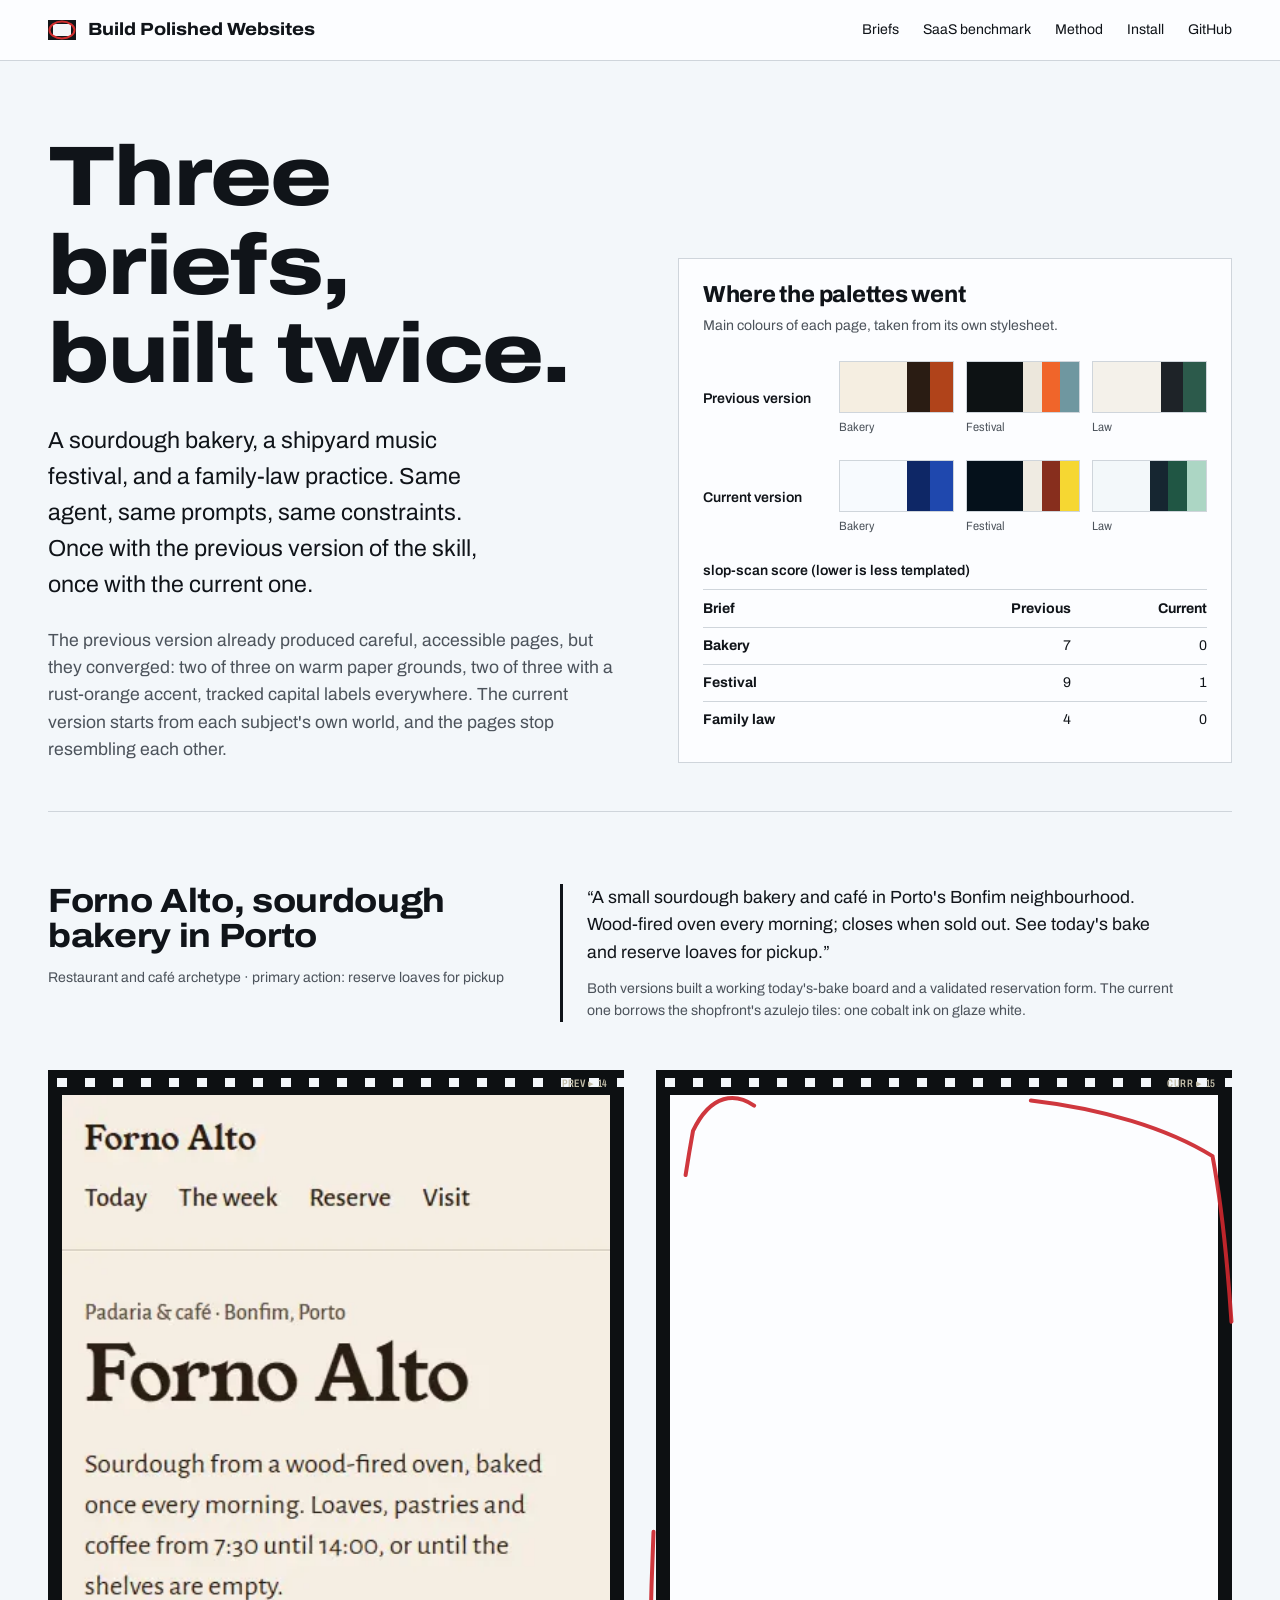
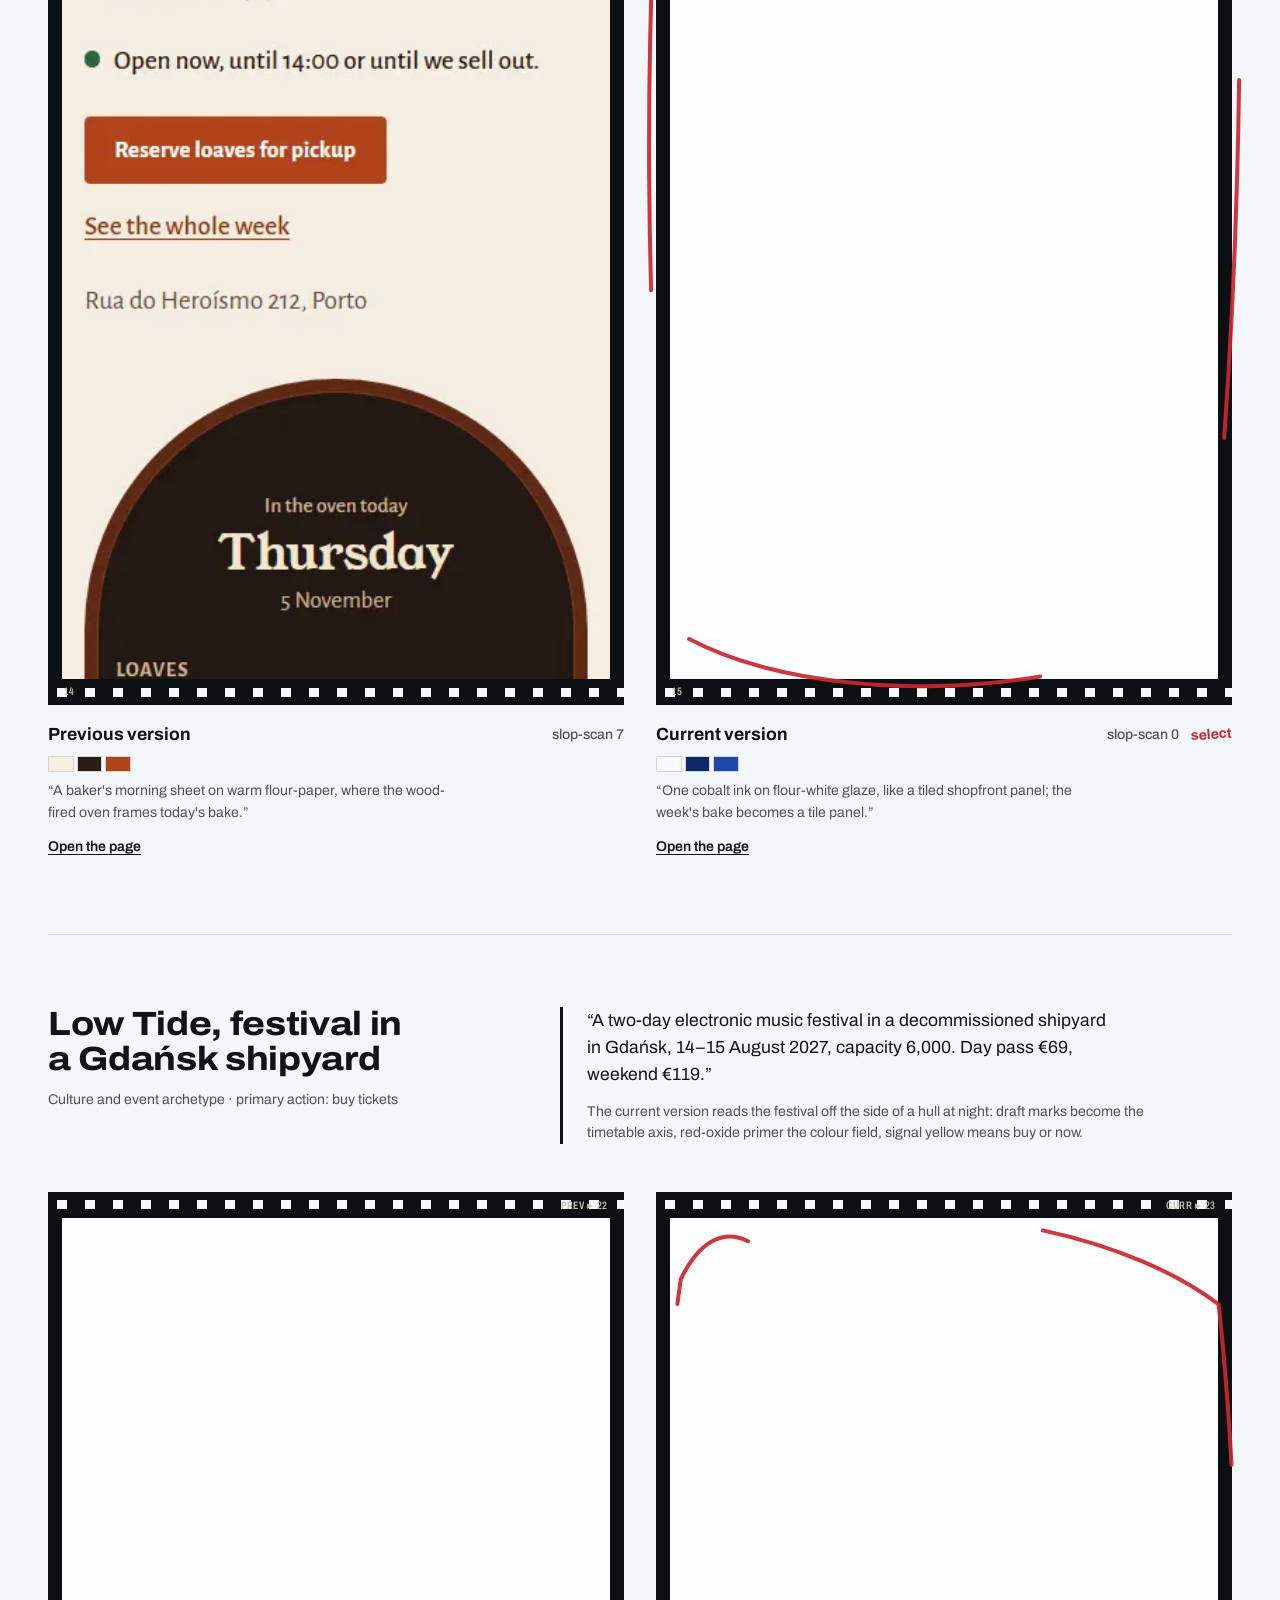
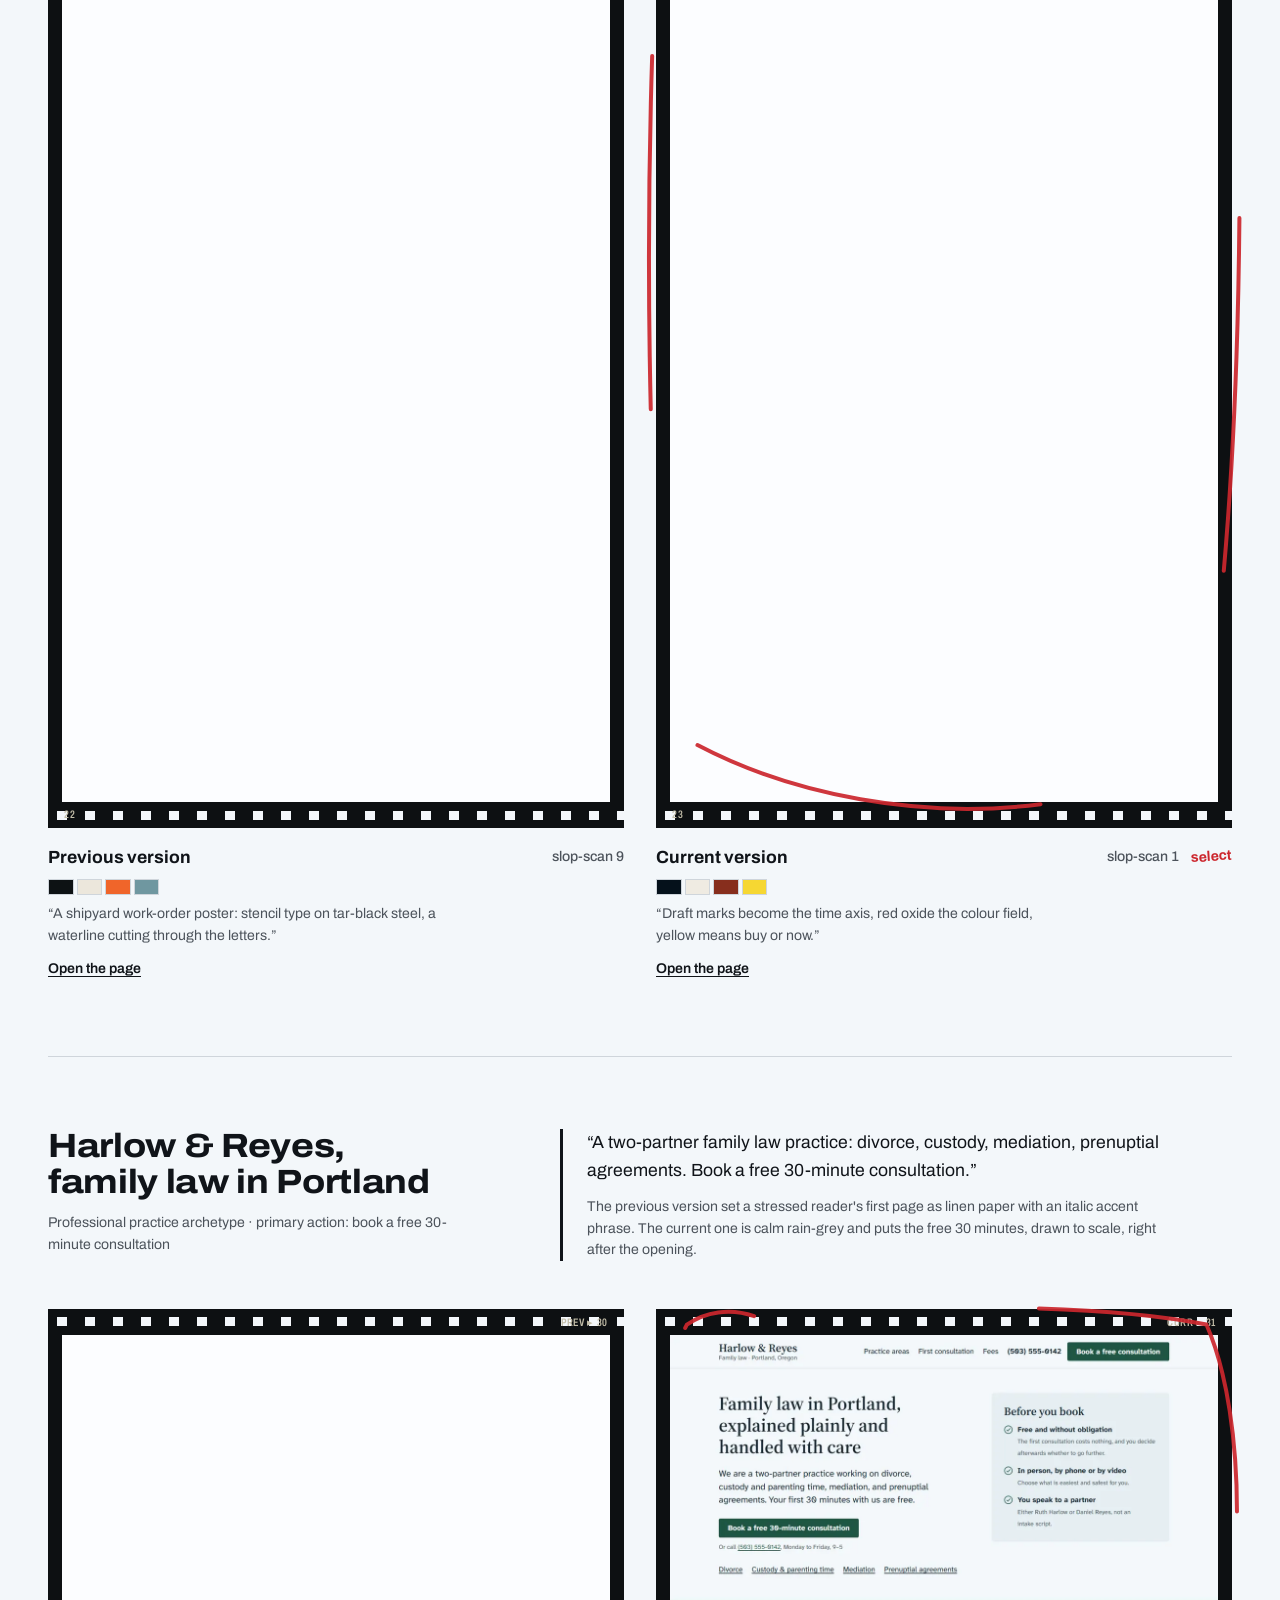
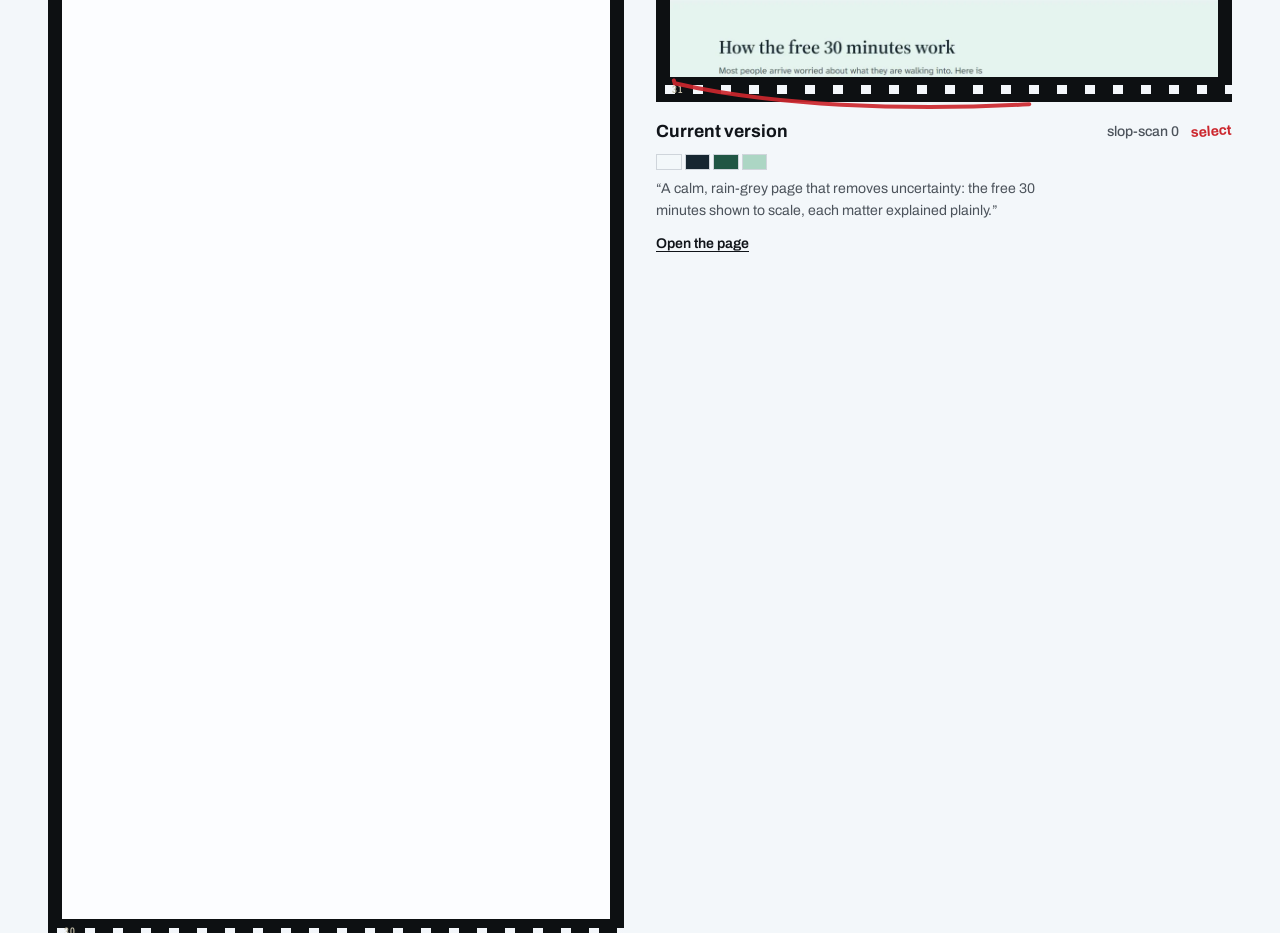
==== showcase/index.html @ 1084acad "feat(showcase): publish example sites on GitHub Pages Three briefs built with the previous and the c" ====
<!doctype html>
<html lang="en">
<head>
<meta charset="utf-8">
<meta name="viewport" content="width=device-width, initial-scale=1">
<title>Build Polished Websites · Showcase</title>
<meta name="description" content="Three briefs built twice by the same agent: with the previous and the current version of the build-polished-websites skill. Screenshots, live pages, palettes, and slop-scan scores.">
<meta name="theme-color" content="#f3f5f8">
<meta property="og:title" content="Build Polished Websites · Showcase">
<meta property="og:description" content="Same briefs, same agent, two versions of a website skill. See how the pages stop resembling each other.">
<meta property="og:type" content="website">
<meta property="og:image" content="img/festival-current-desktop.webp">
<link rel="icon" href="data:image/svg+xml,%3Csvg xmlns='http://www.w3.org/2000/svg' viewBox='0 0 32 32'%3E%3Crect width='32' height='32' rx='3' fill='%23141619'/%3E%3Crect x='7' y='9' width='18' height='14' fill='%23f3f5f8'/%3E%3Cellipse cx='16' cy='16' rx='12.5' ry='9' fill='none' stroke='%23d22d2d' stroke-width='2.4'/%3E%3C/svg%3E">
<link rel="preconnect" href="https://fonts.googleapis.com">
<link rel="preconnect" href="https://fonts.gstatic.com" crossorigin>
<link href="https://fonts.googleapis.com/css2?family=Archivo:wdth,wght@62..125,400..800&display=swap" rel="stylesheet">
<style>
/*
  Direction card
  Source world: a photographer's contact sheet on a light table: film strips,
                sprocket holes, edge-printed frame numbers, a red china marker
                circling the selects.
  Palette: cool light-table white, film-base black, china-marker red for the
           selected frame only.
  Type: Archivo variable; expanded widths for headlines, condensed for edge print.
*/
:root {
  --hue: 250;
  --ground: oklch(97.4% 0.006 var(--hue));
  --glow: oklch(99.4% 0.003 var(--hue));
  --line: oklch(87% 0.01 var(--hue));
  --muted: oklch(44% 0.016 var(--hue));
  --ink: oklch(19% 0.012 var(--hue));
  --film: oklch(17% 0.006 var(--hue));
  --edge: oklch(80% 0.03 95);
  --marker: oklch(55% 0.2 25);
  --font: "Archivo", "Helvetica Neue", Arial, sans-serif;
  --step--1: clamp(0.82rem, 0.8rem + 0.1vw, 0.88rem);
  --step-0: clamp(1rem, 0.96rem + 0.2vw, 1.1rem);
  --step-1: clamp(1.2rem, 1.1rem + 0.45vw, 1.45rem);
  --step-2: clamp(1.5rem, 1.3rem + 1vw, 2.1rem);
  --step-4: clamp(2.5rem, 1.6rem + 4.6vw, 5.6rem);
  --space-2: 0.5rem; --space-3: 0.75rem; --space-4: 1rem; --space-5: 1.5rem;
  --space-6: 2rem; --space-7: 3rem; --space-8: 4.5rem; --space-9: 7rem;
  --gutter: clamp(1rem, 4vw, 3rem);
  --ease-out: cubic-bezier(0.2, 0.8, 0.2, 1);
}
*, *::before, *::after { box-sizing: border-box; }
html { -webkit-text-size-adjust: 100%; text-size-adjust: 100%; }
body {
  margin: 0; background: var(--ground); color: var(--ink);
  font: 400 var(--step-0)/1.55 var(--font); font-synthesis: none;
}
img { display: block; max-width: 100%; height: auto; }
a { color: inherit; text-decoration-thickness: 1px; text-underline-offset: 0.2em; }
a:hover { text-decoration-thickness: 2px; }
:focus-visible { outline: 3px solid var(--marker); outline-offset: 3px; }
::selection { background: var(--ink); color: var(--glow); }
h1, h2, h3 { margin: 0; font-weight: 750; font-stretch: 112%; line-height: 1.05; text-wrap: balance; letter-spacing: -0.01em; }
p { margin: 0; text-wrap: pretty; }
.wrap { width: min(100% - 2 * var(--gutter), 78rem); margin-inline: auto; }
.skip { position: absolute; left: var(--space-4); top: -4rem; padding: var(--space-2) var(--space-4); background: var(--ink); color: var(--glow); z-index: 10; }
.skip:focus { top: var(--space-4); }

/* header */
.bar { border-bottom: 1px solid var(--line); background: var(--glow); }
.bar .wrap { display: flex; align-items: center; justify-content: space-between; gap: var(--space-5); min-height: 3.75rem; }
.brand { font-weight: 750; font-stretch: 112%; text-decoration: none; display: flex; align-items: center; gap: var(--space-3); }
.brand svg { flex: none; }
.bar nav ul { display: flex; gap: var(--space-5); margin: 0; padding: 0; list-style: none; font-size: var(--step--1); }
.bar nav a { text-decoration: none; padding-block: var(--space-2); }
.bar nav a:hover { text-decoration: underline; }

/* opening */
.opening { padding-block: var(--space-8) var(--space-7); display: grid; gap: var(--space-7); grid-template-columns: minmax(0, 1.05fr) minmax(0, 1fr); align-items: end; }
.opening h1 { font-size: var(--step-4); font-stretch: 118%; font-weight: 800; letter-spacing: -0.02em; }
.lead { margin-top: var(--space-5); font-size: var(--step-1); max-width: 36ch; }
.finding { margin-top: var(--space-5); max-width: 58ch; color: var(--muted); }

/* signature graphic: palettes side by side */
.palettes { background: var(--glow); border: 1px solid var(--line); padding: var(--space-5); }
.palettes h2 { font-size: var(--step-1); font-stretch: 100%; }
.palettes > p { color: var(--muted); font-size: var(--step--1); margin-top: var(--space-2); }
.pal-row { display: grid; grid-template-columns: 7.5rem 1fr; gap: var(--space-4); align-items: center; margin-top: var(--space-5); }
.pal-row > span { font-size: var(--step--1); font-weight: 600; }
.pal-sets { display: grid; grid-template-columns: repeat(3, 1fr); gap: var(--space-3); }
.pal { display: flex; height: 3.25rem; border: 1px solid var(--line); }
.pal i { flex: var(--w, 1); }
.pal-sets small { display: block; font-size: 0.75rem; color: var(--muted); margin-top: 0.3rem; font-stretch: 90%; }
.scores { margin-top: var(--space-5); width: 100%; border-collapse: collapse; font-size: var(--step--1); font-variant-numeric: tabular-nums; }
.scores th, .scores td { text-align: left; padding: 0.45rem 0; border-top: 1px solid var(--line); }
.scores td:not(:first-child), .scores th:not(:first-child) { text-align: right; }
.scores caption { text-align: left; font-weight: 600; padding-bottom: var(--space-2); }

/* brief strips */
.brief { padding-block: var(--space-8); border-top: 1px solid var(--line); }
.brief-head { display: grid; grid-template-columns: minmax(0, 1fr) minmax(0, 1.4fr); gap: var(--space-6); align-items: start; }
.brief-head h2 { font-size: var(--step-2); }
.brief-head .meta { margin-top: var(--space-3); color: var(--muted); font-size: var(--step--1); }
.brief-head blockquote { margin: 0; padding-left: var(--space-5); border-left: 3px solid var(--ink); max-width: 62ch; }
.brief-head blockquote p + p { margin-top: var(--space-3); color: var(--muted); font-size: var(--step--1); }

.pair { margin-top: var(--space-7); display: grid; grid-template-columns: 1fr 1fr; gap: var(--space-6); }
.shot { margin: 0; }
.film {
  position: relative; background: var(--film); padding: 1.6rem 0.9rem;
  background-image:
    repeating-linear-gradient(90deg, transparent 0 9px, var(--ground) 9px 19px, transparent 19px 28px),
    repeating-linear-gradient(90deg, transparent 0 9px, var(--ground) 9px 19px, transparent 19px 28px);
  background-size: 100% 9px, 100% 9px;
  background-position: 0 0.5rem, 0 calc(100% - 0.5rem);
  background-repeat: no-repeat;
}
.edge { position: absolute; top: 0.32rem; right: 1rem; font-size: 0.68rem; font-stretch: 70%; font-weight: 600; letter-spacing: 0.06em; color: var(--edge); }
.edge.bottom { top: auto; bottom: 0.32rem; left: 1rem; right: auto; }
.film a { display: block; outline-offset: 5px; }
.film img { width: 100%; background: var(--glow); }
.shot figcaption { margin-top: var(--space-4); display: grid; gap: var(--space-2); }
.label { display: flex; align-items: center; gap: var(--space-3); font-weight: 700; font-stretch: 100%; }
.label .score { margin-left: auto; font-weight: 500; font-size: var(--step--1); font-variant-numeric: tabular-nums; color: var(--muted); }
.thesis { font-size: var(--step--1); color: var(--muted); max-width: 52ch; }
.swatches { display: flex; gap: 3px; }
.swatches i { width: 1.6rem; height: 1rem; border: 1px solid var(--line); }
.open { font-size: var(--step--1); font-weight: 600; justify-self: start; padding-block: 0.6rem; margin-block: -0.35rem; }

/* china-marker circle on the selected frame */
.select { position: relative; }
.marker { position: absolute; inset: -0.9rem -1.1rem; width: calc(100% + 2.2rem); height: calc(100% + 1.8rem); pointer-events: none; overflow: visible; }
.marker path { fill: none; stroke: var(--marker); stroke-width: 4; stroke-linecap: round; vector-effect: non-scaling-stroke; opacity: 0.92; }
.select .label::after { content: "select"; font-size: var(--step--1); font-weight: 700; color: var(--marker); transform: rotate(-4deg); }
@media (prefers-reduced-motion: no-preference) {
  @supports (animation-timeline: view()) {
    .marker path { stroke-dasharray: 1; stroke-dashoffset: 1; animation: draw linear both; animation-timeline: view(); animation-range: entry 20% cover 45%; }
    @keyframes draw { to { stroke-dashoffset: 0; } }
  }
}

/* method & install */
.method { padding-block: var(--space-8); border-top: 1px solid var(--line); display: grid; grid-template-columns: minmax(0, 1fr) minmax(0, 1.4fr); gap: var(--space-6); }
.method h2 { font-size: var(--step-2); }
.steps { margin: 0; padding: 0; list-style: none; display: grid; gap: 0; }
.steps li { display: grid; grid-template-columns: 11rem 1fr; gap: var(--space-4); padding-block: var(--space-4); border-top: 1px solid var(--line); }
.steps strong { font-stretch: 100%; }
.steps span { color: var(--muted); }
pre { margin: var(--space-4) 0 0; padding: var(--space-5); background: var(--film); color: var(--glow); overflow-x: auto; font: 500 0.9rem/1.6 ui-monospace, "Cascadia Mono", Consolas, monospace; }
.install p + p { margin-top: var(--space-4); }
.notes { padding-block: var(--space-7); border-top: 1px solid var(--line); color: var(--muted); font-size: var(--step--1); }
.notes ul { margin: var(--space-3) 0 0; padding-left: 1.1rem; max-width: 80ch; display: grid; gap: var(--space-2); }
footer { padding-block: var(--space-6); background: var(--film); color: var(--edge); font-size: var(--step--1); }
footer .wrap { display: flex; flex-wrap: wrap; justify-content: space-between; gap: var(--space-4); }
footer a { color: var(--glow); }

@media (max-width: 960px) {
  .opening, .brief-head, .method { grid-template-columns: minmax(0, 1fr); }
  .opening { padding-block: var(--space-7) var(--space-6); }
}
@media (max-width: 680px) {
  .bar nav { display: none; }
  .pair { grid-template-columns: minmax(0, 1fr); gap: var(--space-8); }
  .film { padding-inline: 0.6rem; }
  .pal-row { grid-template-columns: 1fr; gap: var(--space-2); }
  .steps li { grid-template-columns: 1fr; gap: var(--space-2); }
  .marker { inset: -0.7rem -0.5rem; width: calc(100% + 1rem); height: calc(100% + 1.4rem); }
}
@media print { .bar, .marker, footer { display: none; } body { background: #fff; } }
</style>
</head>
<body>
<a class="skip" href="#main">Skip to content</a>
<header class="bar">
  <div class="wrap">
    <a class="brand" href="./">
      <svg width="28" height="20" viewBox="0 0 28 20" aria-hidden="true"><rect x="0" y="0" width="28" height="20" fill="#141619"/><rect x="5" y="4" width="18" height="12" fill="#f3f5f8"/><ellipse cx="14" cy="10" rx="12.5" ry="8.4" fill="none" stroke="#d22d2d" stroke-width="2"/></svg>
      Build Polished Websites
    </a>
    <nav aria-label="Sections">
      <ul>
        <li><a href="#briefs">Briefs</a></li>
        <li><a href="#benchmark">SaaS benchmark</a></li>
        <li><a href="#method">Method</a></li>
        <li><a href="#install">Install</a></li>
        <li><a href="https://github.com/denfry/build-polished-websites">GitHub</a></li>
      </ul>
    </nav>
  </div>
</header>

<main id="main">
  <section class="wrap opening" aria-labelledby="title">
    <div>
      <h1 id="title">Three briefs, built twice.</h1>
      <p class="lead">A sourdough bakery, a shipyard music festival, and a family-law practice. Same agent, same prompts, same constraints. Once with the previous version of the skill, once with the current one.</p>
      <p class="finding">The previous version already produced careful, accessible pages, but they converged: two of three on warm paper grounds, two of three with a rust-orange accent, tracked capital labels everywhere. The current version starts from each subject's own world, and the pages stop resembling each other.</p>
    </div>
    <div class="palettes">
      <h2>Where the palettes went</h2>
      <p>Main colours of each page, taken from its own stylesheet.</p>
      <div class="pal-row">
        <span>Previous version</span>
        <div class="pal-sets">
          <div><div class="pal" aria-hidden="true"><i style="background:#f5eee1;--w:3"></i><i style="background:#2a1c13"></i><i style="background:#b0431a"></i></div><small>Bakery</small></div>
          <div><div class="pal" aria-hidden="true"><i style="background:#0d1214;--w:3"></i><i style="background:#ece7dc"></i><i style="background:#f0652a"></i><i style="background:#6f97a0"></i></div><small>Festival</small></div>
          <div><div class="pal" aria-hidden="true"><i style="background:#f4f1ea;--w:3"></i><i style="background:#1e2328"></i><i style="background:#2c5a4b"></i></div><small>Law</small></div>
        </div>
      </div>
      <div class="pal-row">
        <span>Current version</span>
        <div class="pal-sets">
          <div><div class="pal" aria-hidden="true"><i style="background:oklch(98.4% .006 250);--w:3"></i><i style="background:oklch(30% .115 264)"></i><i style="background:oklch(44% .17 264)"></i></div><small>Bakery</small></div>
          <div><div class="pal" aria-hidden="true"><i style="background:oklch(17% .028 245);--w:3"></i><i style="background:oklch(94% .012 85)"></i><i style="background:oklch(43% .125 33)"></i><i style="background:oklch(88% .17 98)"></i></div><small>Festival</small></div>
          <div><div class="pal" aria-hidden="true"><i style="background:oklch(97.6% .006 228);--w:3"></i><i style="background:oklch(26% .03 240)"></i><i style="background:oklch(41% .065 168)"></i><i style="background:oklch(84% .05 168)"></i></div><small>Law</small></div>
        </div>
      </div>
      <table class="scores">
        <caption>slop-scan score (lower is less templated)</caption>
        <thead><tr><th scope="col">Brief</th><th scope="col">Previous</th><th scope="col">Current</th></tr></thead>
        <tbody>
          <tr><th scope="row">Bakery</th><td>7</td><td>0</td></tr>
          <tr><th scope="row">Festival</th><td>9</td><td>1</td></tr>
          <tr><th scope="row">Family law</th><td>4</td><td>0</td></tr>
        </tbody>
      </table>
    </div>
  </section>

  <div id="briefs">
    <section class="wrap brief" aria-labelledby="bakery">
      <div class="brief-head">
        <div>
          <h2 id="bakery">Forno Alto, sourdough bakery in Porto</h2>
          <p class="meta">Restaurant and café archetype · primary action: reserve loaves for pickup</p>
        </div>
        <blockquote>
          <p>“A small sourdough bakery and café in Porto's Bonfim neighbourhood. Wood-fired oven every morning; closes when sold out. See today's bake and reserve loaves for pickup.”</p>
          <p>Both versions built a working today's-bake board and a validated reservation form. The current one borrows the shopfront's azulejo tiles: one cobalt ink on glaze white.</p>
        </blockquote>
      </div>
      <div class="pair">
        <figure class="shot">
          <div class="film">
            <span class="edge" aria-hidden="true">PREV ▸ 14</span>
            <a href="briefs/bakery/previous.html"><picture>
              <source media="(max-width: 680px)" srcset="img/bakery-previous-mobile.webp" width="390" height="844">
              <img src="img/bakery-previous-desktop.webp" width="1120" height="700" loading="lazy" decoding="async" alt="Previous version: cream background, large brown serif name, dark oven-arch panel listing today's loaves.">
            </picture></a>
            <span class="edge bottom" aria-hidden="true">14</span>
          </div>
          <figcaption>
            <span class="label">Previous version <span class="score">slop-scan 7</span></span>
            <span class="swatches" aria-hidden="true"><i style="background:#f5eee1"></i><i style="background:#2a1c13"></i><i style="background:#b0431a"></i></span>
            <span class="thesis">“A baker's morning sheet on warm flour-paper, where the wood-fired oven frames today's bake.”</span>
            <a class="open" href="briefs/bakery/previous.html">Open the page</a>
          </figcaption>
        </figure>
        <figure class="shot select">
          <div class="film">
            <span class="edge" aria-hidden="true">CURR ▸ 15</span>
            <a href="briefs/bakery/current.html"><picture>
              <source media="(max-width: 680px)" srcset="img/bakery-current-mobile.webp" width="390" height="844">
              <img src="img/bakery-current-desktop.webp" width="1120" height="700" loading="lazy" decoding="async" alt="Current version: cobalt header with a tile border, white page, a tabbed board of today's loaves with prices and reserve links.">
            </picture></a>
            <span class="edge bottom" aria-hidden="true">15</span>
            <svg class="marker" viewBox="0 0 100 100" preserveAspectRatio="none" aria-hidden="true"><path pathLength="1" d="M8 9 C 30 1, 74 2, 94 8 C 101 26, 99 70, 93 92 C 70 99, 26 99, 6 93 C 0 70, 0 30, 9 6 C 12 3, 16 3, 19 4"/></svg>
          </div>
          <figcaption>
            <span class="label">Current version <span class="score">slop-scan 0</span></span>
            <span class="swatches" aria-hidden="true"><i style="background:oklch(98.4% .006 250)"></i><i style="background:oklch(30% .115 264)"></i><i style="background:oklch(44% .17 264)"></i></span>
            <span class="thesis">“One cobalt ink on flour-white glaze, like a tiled shopfront panel; the week's bake becomes a tile panel.”</span>
            <a class="open" href="briefs/bakery/current.html">Open the page</a>
          </figcaption>
        </figure>
      </div>
    </section>

    <section class="wrap brief" aria-labelledby="festival">
      <div class="brief-head">
        <div>
          <h2 id="festival">Low Tide, festival in a Gdańsk shipyard</h2>
          <p class="meta">Culture and event archetype · primary action: buy tickets</p>
        </div>
        <blockquote>
          <p>“A two-day electronic music festival in a decommissioned shipyard in Gdańsk, 14–15 August 2027, capacity 6,000. Day pass €69, weekend €119.”</p>
          <p>The current version reads the festival off the side of a hull at night: draft marks become the timetable axis, red-oxide primer the colour field, signal yellow means buy or now.</p>
        </blockquote>
      </div>
      <div class="pair">
        <figure class="shot">
          <div class="film">
            <span class="edge" aria-hidden="true">PREV ▸ 22</span>
            <a href="briefs/festival/previous.html"><picture>
              <source media="(max-width: 680px)" srcset="img/festival-previous-mobile.webp" width="390" height="844">
              <img src="img/festival-previous-desktop.webp" width="1120" height="700" loading="lazy" decoding="async" alt="Previous version: black page, stencil LOW TIDE wordmark half cream half blue, orange dates and orange ticket button.">
            </picture></a>
            <span class="edge bottom" aria-hidden="true">22</span>
          </div>
          <figcaption>
            <span class="label">Previous version <span class="score">slop-scan 9</span></span>
            <span class="swatches" aria-hidden="true"><i style="background:#0d1214"></i><i style="background:#ece7dc"></i><i style="background:#f0652a"></i><i style="background:#6f97a0"></i></span>
            <span class="thesis">“A shipyard work-order poster: stencil type on tar-black steel, a waterline cutting through the letters.”</span>
            <a class="open" href="briefs/festival/previous.html">Open the page</a>
          </figcaption>
        </figure>
        <figure class="shot select">
          <div class="film">
            <span class="edge" aria-hidden="true">CURR ▸ 23</span>
            <a href="briefs/festival/current.html"><picture>
              <source media="(max-width: 680px)" srcset="img/festival-current-mobile.webp" width="390" height="844">
              <img src="img/festival-current-desktop.webp" width="1120" height="700" loading="lazy" decoding="async" alt="Current version: night-navy page with draft-mark numerals down the left edge, LOW TIDE above a yellow waterline, a red-oxide hull, yellow buy-tickets button.">
            </picture></a>
            <span class="edge bottom" aria-hidden="true">23</span>
            <svg class="marker" viewBox="0 0 100 100" preserveAspectRatio="none" aria-hidden="true"><path pathLength="1" d="M10 7 C 34 0, 76 3, 95 10 C 100 32, 100 72, 92 93 C 66 100, 28 98, 5 91 C 0 66, 1 28, 7 8 C 10 5, 14 4, 18 5"/></svg>
          </div>
          <figcaption>
            <span class="label">Current version <span class="score">slop-scan 1</span></span>
            <span class="swatches" aria-hidden="true"><i style="background:oklch(17% .028 245)"></i><i style="background:oklch(94% .012 85)"></i><i style="background:oklch(43% .125 33)"></i><i style="background:oklch(88% .17 98)"></i></span>
            <span class="thesis">“Draft marks become the time axis, red oxide the colour field, yellow means buy or now.”</span>
            <a class="open" href="briefs/festival/current.html">Open the page</a>
          </figcaption>
        </figure>
      </div>
    </section>

    <section class="wrap brief" aria-labelledby="law">
      <div class="brief-head">
        <div>
          <h2 id="law">Harlow &amp; Reyes, family law in Portland</h2>
          <p class="meta">Professional practice archetype · primary action: book a free 30-minute consultation</p>
        </div>
        <blockquote>
          <p>“A two-partner family law practice: divorce, custody, mediation, prenuptial agreements. Book a free 30-minute consultation.”</p>
          <p>The previous version set a stressed reader's first page as linen paper with an italic accent phrase. The current one is calm rain-grey and puts the free 30 minutes, drawn to scale, right after the opening.</p>
        </blockquote>
      </div>
      <div class="pair">
        <figure class="shot">
          <div class="film">
            <span class="edge" aria-hidden="true">PREV ▸ 30</span>
            <a href="briefs/law/previous.html"><picture>
              <source media="(max-width: 680px)" srcset="img/law-previous-mobile.webp" width="390" height="844">
              <img src="img/law-previous-desktop.webp" width="1120" height="700" loading="lazy" decoding="async" alt="Previous version: linen-cream page, margin labels in tracked capitals, a serif headline with two words in green italic, consultation details box.">
            </picture></a>
            <span class="edge bottom" aria-hidden="true">30</span>
          </div>
          <figcaption>
            <span class="label">Previous version <span class="score">slop-scan 4</span></span>
            <span class="swatches" aria-hidden="true"><i style="background:#f4f1ea"></i><i style="background:#1e2328"></i><i style="background:#2c5a4b"></i></span>
            <span class="thesis">“A calm, plain-spoken practice memo: linen paper, a sturdy book serif, section labels in a left margin.”</span>
            <a class="open" href="briefs/law/previous.html">Open the page</a>
          </figcaption>
        </figure>
        <figure class="shot select">
          <div class="film">
            <span class="edge" aria-hidden="true">CURR ▸ 31</span>
            <a href="briefs/law/current.html"><picture>
              <source media="(max-width: 680px)" srcset="img/law-current-mobile.webp" width="390" height="844">
              <img src="img/law-current-desktop.webp" width="1120" height="700" loading="lazy" decoding="async" alt="Current version: pale blue-grey page, plain serif headline, a fir-green booking button, and a 'Before you book' reassurance panel.">
            </picture></a>
            <span class="edge bottom" aria-hidden="true">31</span>
            <svg class="marker" viewBox="0 0 100 100" preserveAspectRatio="none" aria-hidden="true"><path pathLength="1" d="M7 8 C 32 2, 72 1, 93 7 C 100 30, 99 74, 94 92 C 68 99, 30 100, 6 92 C 1 68, 0 30, 8 7 C 11 4, 15 3, 19 5"/></svg>
          </div>
          <figcaption>
            <span class="label">Current version <span class="score">slop-scan 0</span></span>
            <span class="swatches" aria-hidden="true"><i style="background:oklch(97.6% .006 228)"></i><i style="background:oklch(26% .03 240)"></i><i style="background:oklch(41% .065 168)"></i><i style="background:oklch(84% .05 168)"></i></span>
            <span class="thesis">“A calm, rain-grey page that removes uncertainty: the free 30 minutes shown to scale, each matter explained plainly.”</span>
            <a class="open" href="briefs/law/current.html">Open the page</a>
          </figcaption>
        </figure>
      </div>
    </section>
  </div>

  <section class="wrap brief" id="benchmark" aria-labelledby="saas">
    <div class="brief-head">
      <div>
        <h2 id="saas">Earlier benchmark: Relay, an incident-response SaaS</h2>
        <p class="meta">No skill versus the first version of the skill</p>
      </div>
      <blockquote>
        <p>The first version beat the classic purple template on every Lighthouse category. Scanned today, its output scores 14: cream paper, a vermilion and acid-lime accent, mono eyebrow labels, hard offset shadows. That result is how the second generation of defaults was found, and why the current version works from the subject's world instead of a list of bans.</p>
      </blockquote>
    </div>
    <div class="pair">
      <figure class="shot">
        <div class="film">
          <span class="edge" aria-hidden="true">BASE ▸ 01</span>
          <a href="benchmark/saas-single-html/without-skill.html"><picture>
            <source media="(max-width: 680px)" srcset="img/saas-none-mobile.webp" width="390" height="844">
            <img src="img/saas-none-desktop.webp" width="1120" height="700" loading="lazy" decoding="async" alt="Without the skill: centered hero with a purple gradient headline, two buttons, and a dashboard mockup.">
          </picture></a>
          <span class="edge bottom" aria-hidden="true">01</span>
        </div>
        <figcaption>
          <span class="label">No skill <span class="score">slop-scan 9</span></span>
          <a class="open" href="benchmark/saas-single-html/without-skill.html">Open the page</a>
        </figcaption>
      </figure>
      <figure class="shot">
        <div class="film">
          <span class="edge" aria-hidden="true">V1 ▸ 02</span>
          <a href="benchmark/saas-single-html/with-skill.html"><picture>
            <source media="(max-width: 680px)" srcset="img/saas-first-mobile.webp" width="390" height="844">
            <img src="img/saas-first-desktop.webp" width="1120" height="700" loading="lazy" decoding="async" alt="First skill version: cream page, huge black headline with one orange word, dark incident timeline panel.">
          </picture></a>
          <span class="edge bottom" aria-hidden="true">02</span>
        </div>
        <figcaption>
          <span class="label">First skill version <span class="score">slop-scan 14</span></span>
          <a class="open" href="benchmark/saas-single-html/with-skill.html">Open the page</a>
        </figcaption>
      </figure>
    </div>
  </section>

  <section class="wrap method" id="method" aria-labelledby="method-title">
    <div>
      <h2 id="method-title">What changed in the method</h2>
      <p class="finding">A ban list only moves an agent to the next default. The current version asks for decisions, then makes the agent look at what it built.</p>
    </div>
    <ol class="steps">
      <li><strong>Source world</strong><span>List eight concrete things from the subject's world and borrow the visual language from one of them.</span></li>
      <li><strong>Three candidates</strong><span>Directions that differ on at least three axes, widened by a library of twenty direction families and six genre worlds.</span></li>
      <li><strong>Direction card</strong><span>Typefaces, colour values with roles, layout, shape, imagery plan, motion, and one signature moment, all concrete.</span></li>
      <li><strong>Craft</strong><span>Fluid type, OKLCH palettes, breakout grids, licensed stock and video, non-rectangular shapes, finishing details.</span></li>
      <li><strong>Screenshot critique</strong><span><code>snap.mjs</code> contact sheets at four widths, a ten-dimension rubric, at least two passes.</span></li>
      <li><strong>Mechanical scan</strong><span><code>slop-scan.mjs</code> flags first- and second-generation fingerprints, stock phrases, and unverified proof.</span></li>
    </ol>
  </section>

  <section class="wrap method install" id="install" aria-labelledby="install-title">
    <div>
      <h2 id="install-title">Install</h2>
      <p class="finding">Works with Claude Code, Codex, and OpenCode. Installers never overwrite an existing skill.</p>
    </div>
    <div>
      <p>macOS, Linux, WSL, or Git Bash:</p>
      <pre><code>git clone https://github.com/denfry/build-polished-websites.git
cd build-polished-websites
bash ./install.sh --agent all --scope user</code></pre>
      <p>Windows PowerShell:</p>
      <pre><code>.\install.ps1 -Agent all -Scope user</code></pre>
    </div>
  </section>

  <section class="wrap notes" aria-labelledby="notes-title">
    <h2 id="notes-title" style="font-size:var(--step-0);font-stretch:100%">How these examples were made</h2>
    <ul>
      <li>Each page was built in one autonomous run from the brief shown, as a single HTML file with Google Fonts and no other external assets or image tools.</li>
      <li>Businesses, people, artists, prices, and schedules are fictional or drafted. Forms are front-end demos.</li>
      <li>Screenshots are first screens at 1440 and 390 px captured with <code>snap.mjs</code>. Scores come from <code>slop-scan.mjs</code> at the time of publishing; Lighthouse was not run on these six pages.</li>
      <li>Three briefs are a small sample. Treat this as a demonstration, not a statistical result.</li>
    </ul>
  </section>
</main>

<footer>
  <div class="wrap">
    <span>build-polished-websites · Apache-2.0</span>
    <a href="https://github.com/denfry/build-polished-websites">Source on GitHub</a>
  </div>
</footer>
</body>
</html>
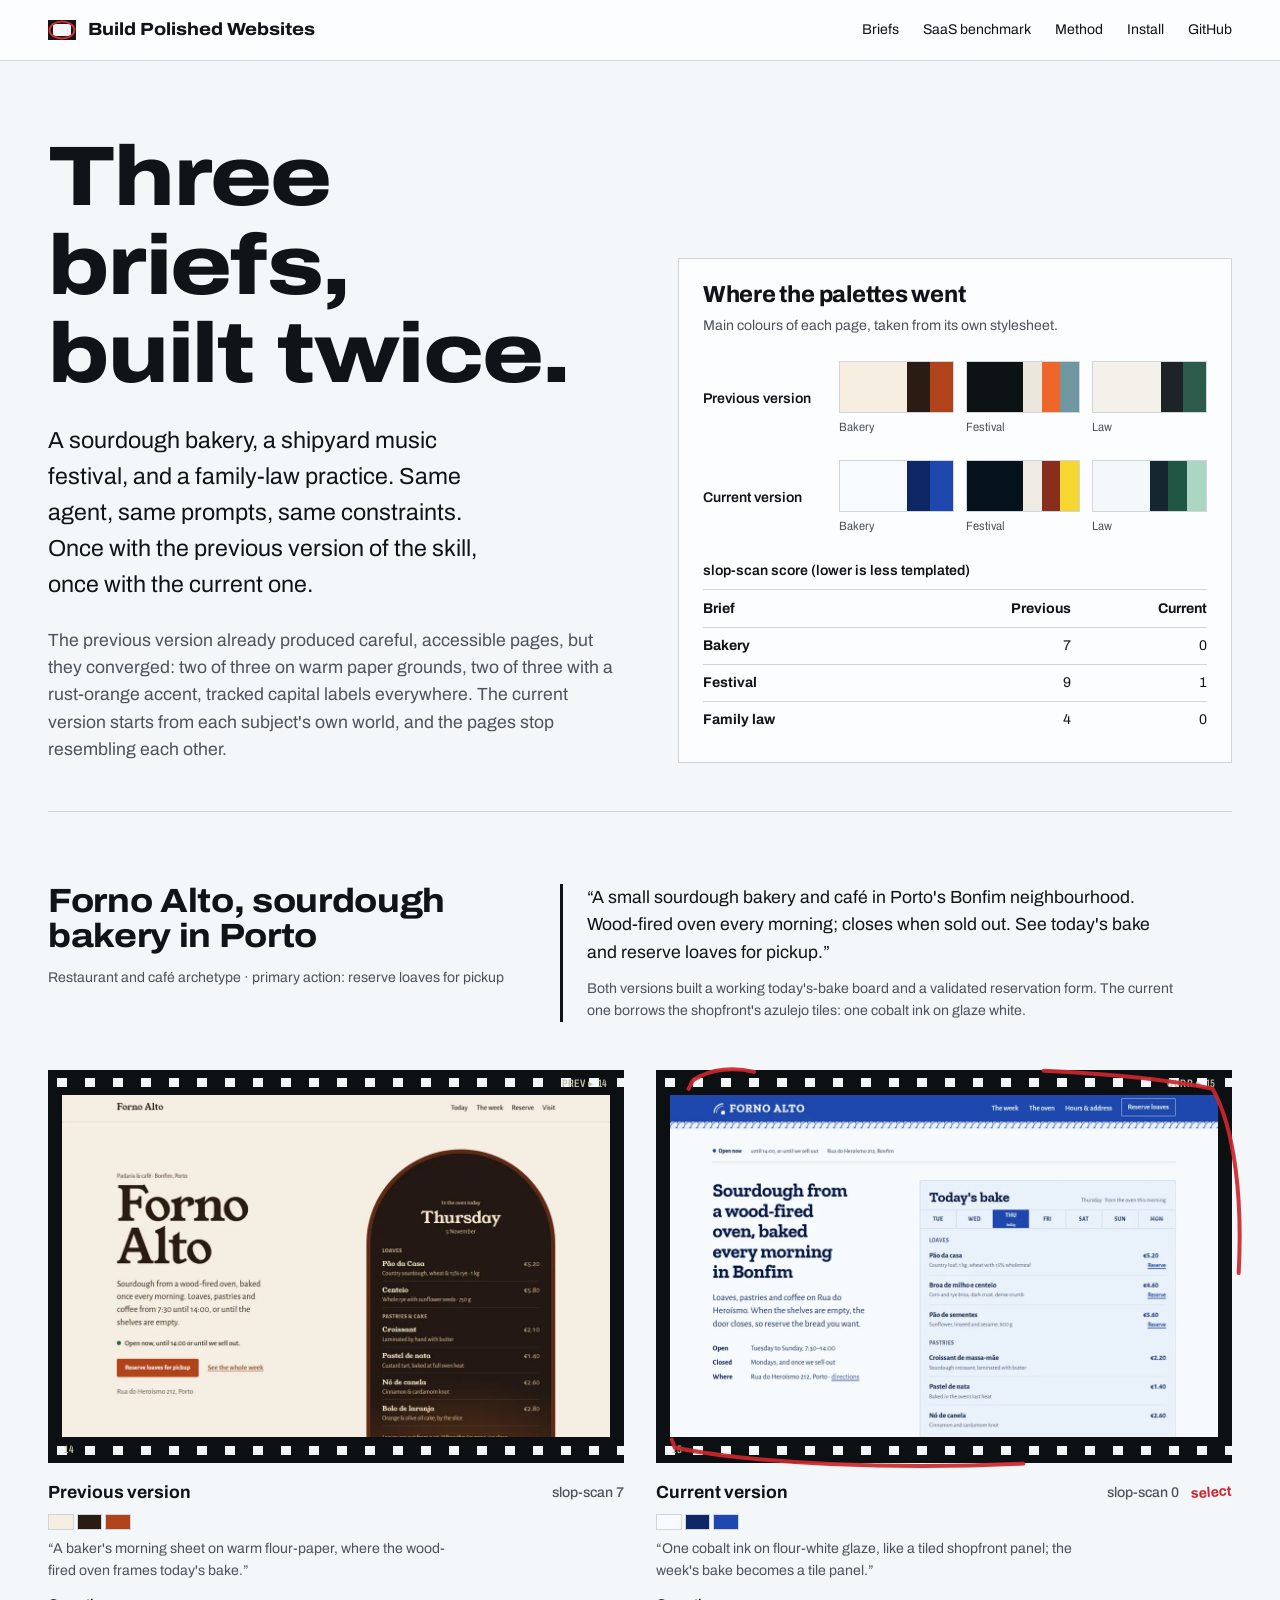
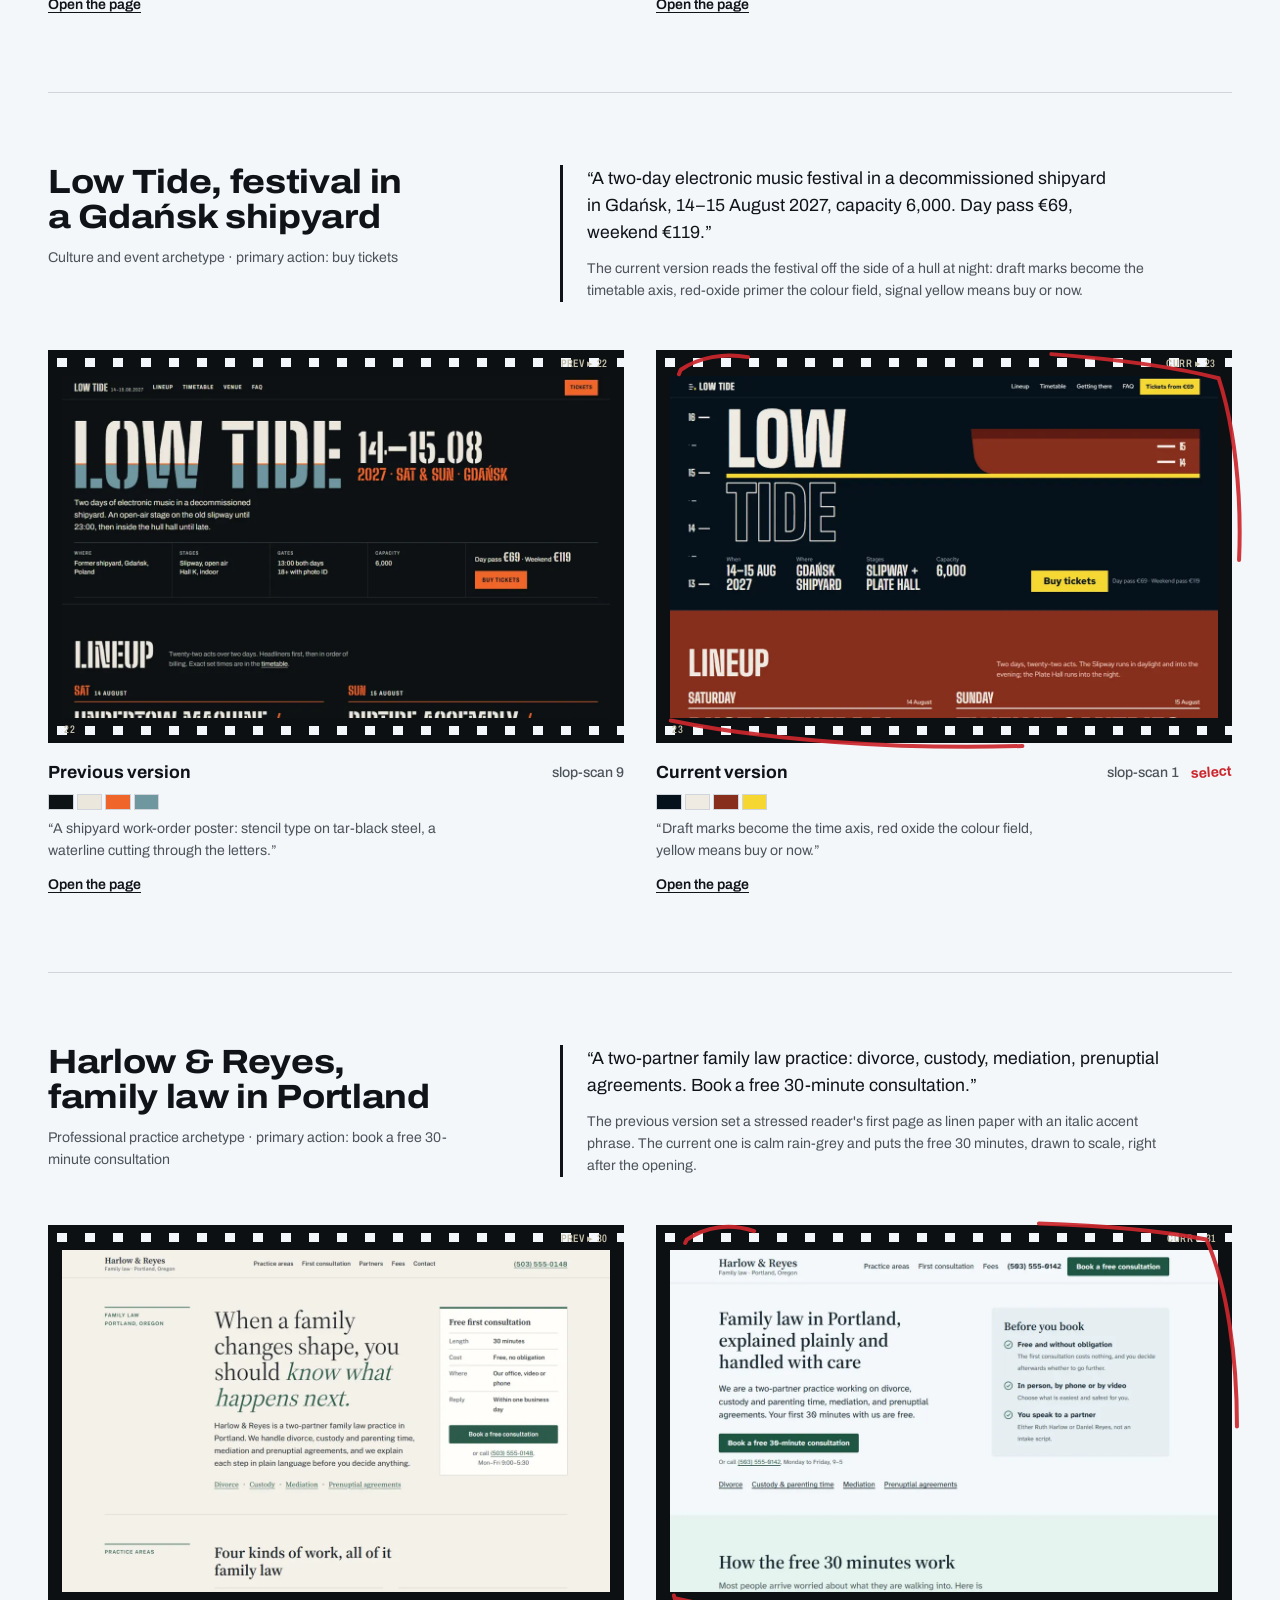
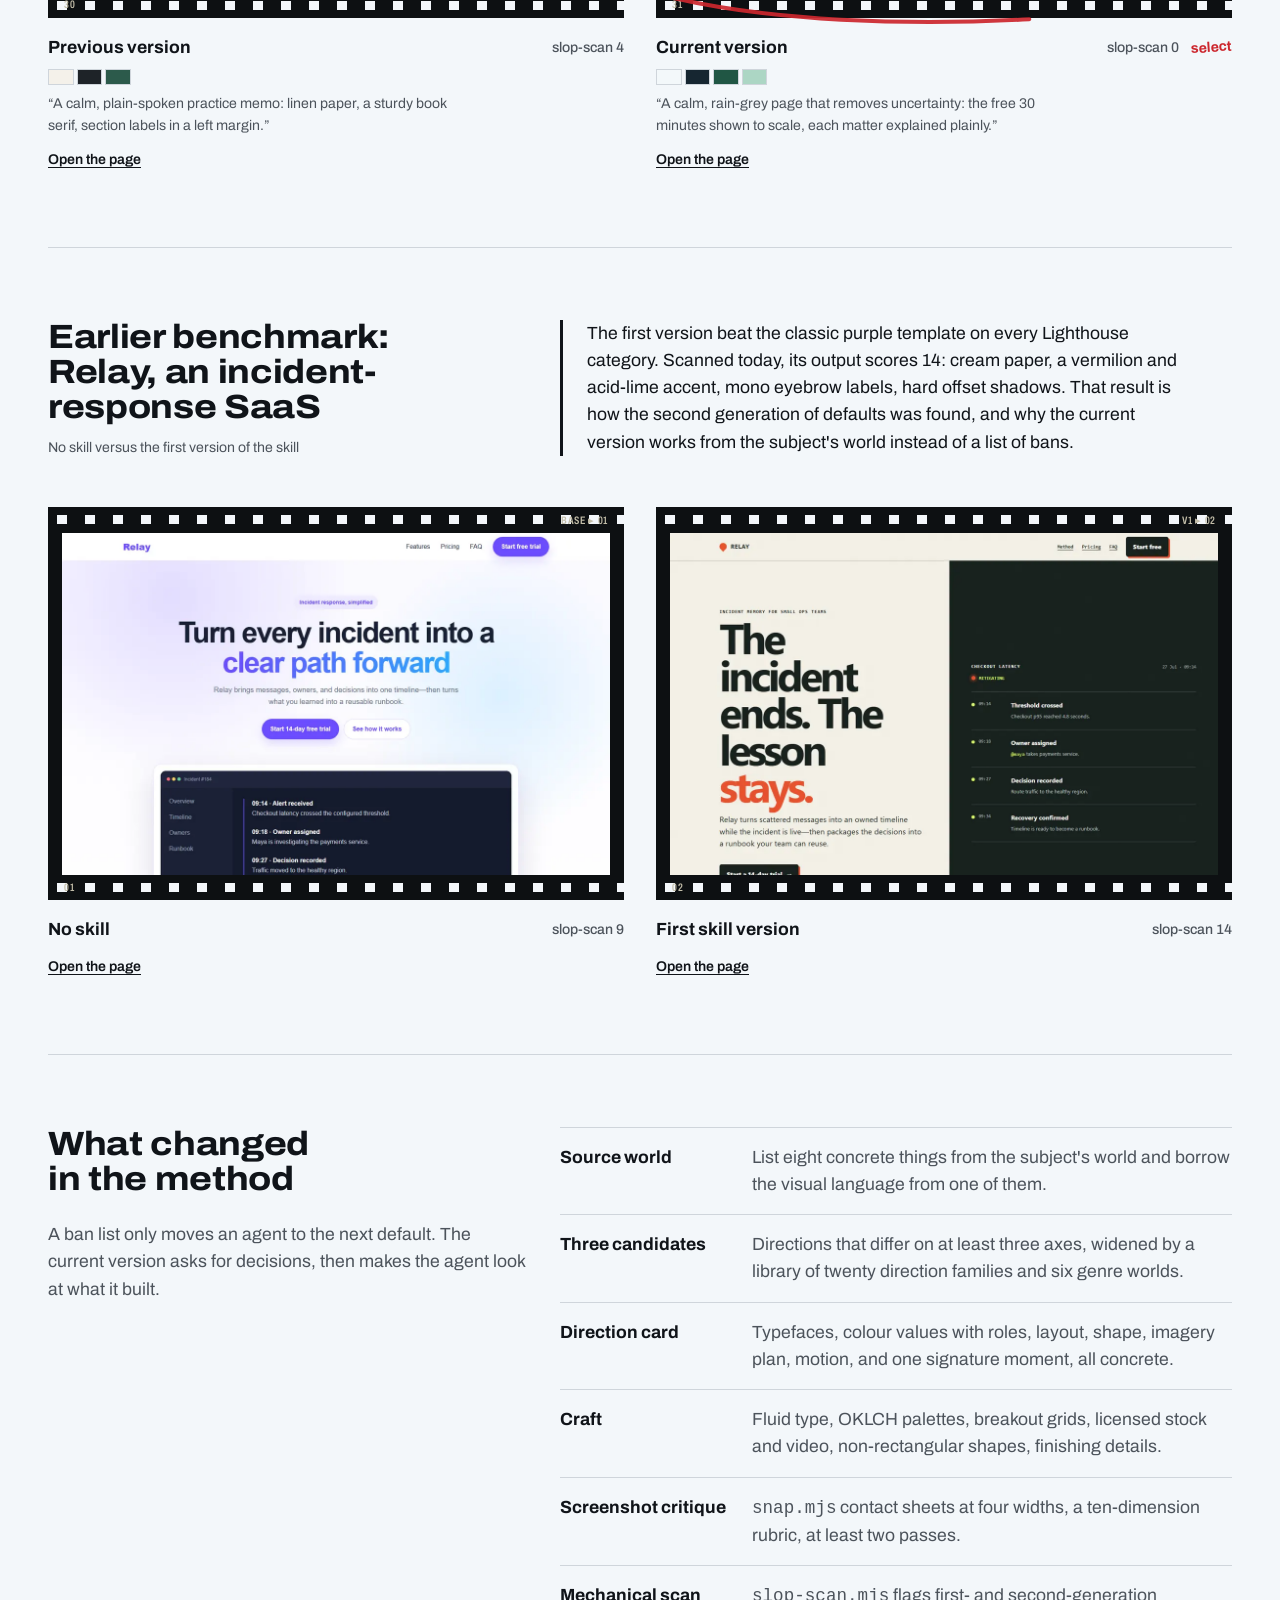
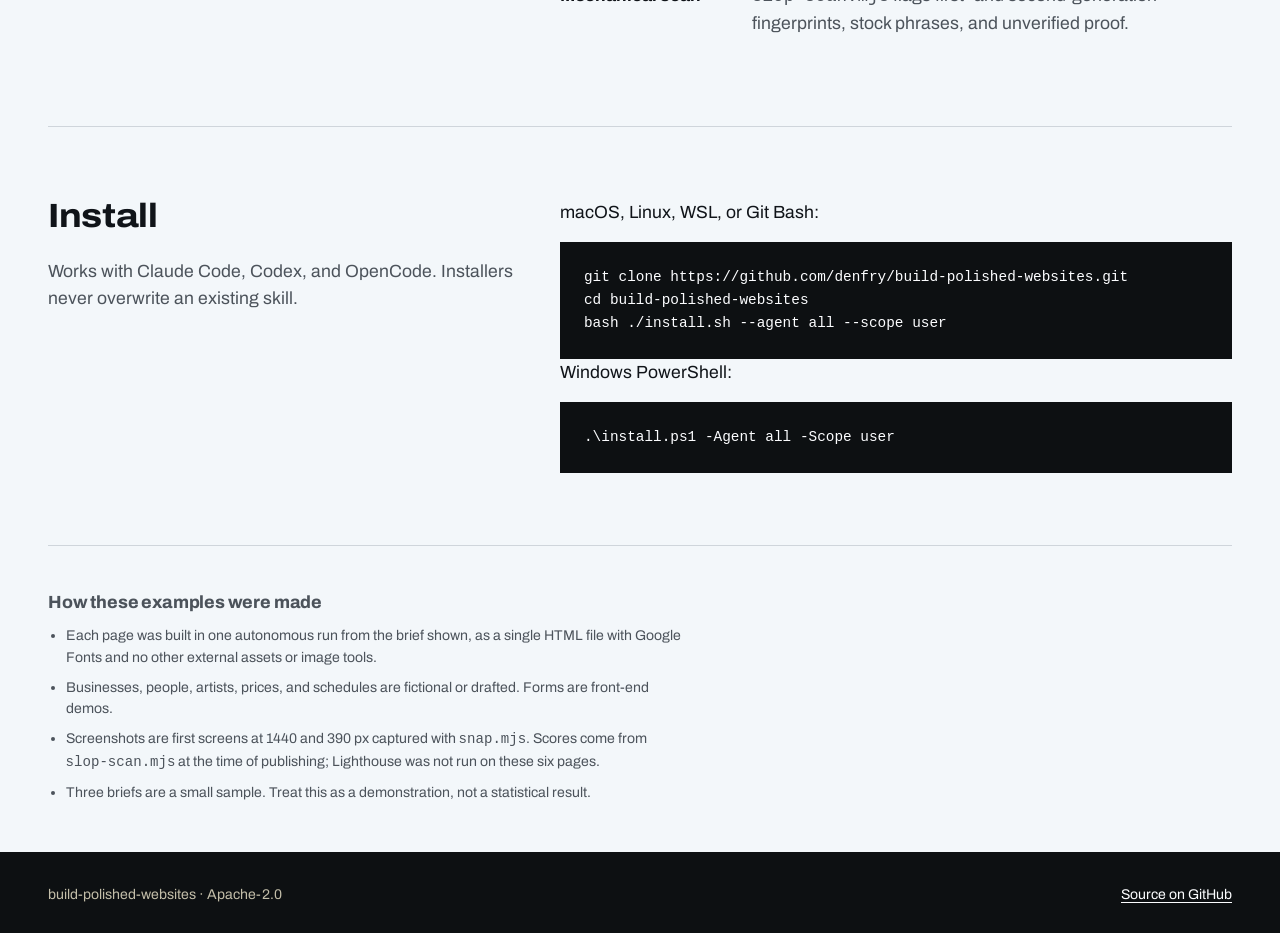
==== commit 49f185ac: "fix(showcase): absolute share image, icons, structured data, crawl files, 404" ====
--- a/showcase/index.html
+++ b/showcase/index.html
@@ -3,14 +3,45 @@
 <head>
 <meta charset="utf-8">
 <meta name="viewport" content="width=device-width, initial-scale=1">
-<title>Build Polished Websites · Showcase</title>
-<meta name="description" content="Three briefs built twice by the same agent: with the previous and the current version of the build-polished-websites skill. Screenshots, live pages, palettes, and slop-scan scores.">
+<title>Build Polished Websites: three briefs, built twice</title>
+<meta name="description" content="Same agent, same briefs, two versions of a website skill: a bakery, a festival, and a law firm, with screenshots, palettes, and slop-scan scores.">
+<link rel="canonical" href="https://denfry.github.io/build-polished-websites/">
+<meta name="robots" content="index,follow,max-image-preview:large">
 <meta name="theme-color" content="#f3f5f8">
-<meta property="og:title" content="Build Polished Websites · Showcase">
-<meta property="og:description" content="Same briefs, same agent, two versions of a website skill. See how the pages stop resembling each other.">
 <meta property="og:type" content="website">
-<meta property="og:image" content="img/festival-current-desktop.webp">
-<link rel="icon" href="data:image/svg+xml,%3Csvg xmlns='http://www.w3.org/2000/svg' viewBox='0 0 32 32'%3E%3Crect width='32' height='32' rx='3' fill='%23141619'/%3E%3Crect x='7' y='9' width='18' height='14' fill='%23f3f5f8'/%3E%3Cellipse cx='16' cy='16' rx='12.5' ry='9' fill='none' stroke='%23d22d2d' stroke-width='2.4'/%3E%3C/svg%3E">
+<meta property="og:site_name" content="Build Polished Websites">
+<meta property="og:title" content="Three briefs, built twice">
+<meta property="og:description" content="Same agent, same briefs, two versions of a website skill. See how the pages stop resembling each other.">
+<meta property="og:url" content="https://denfry.github.io/build-polished-websites/">
+<meta property="og:image" content="https://denfry.github.io/build-polished-websites/og.png">
+<meta property="og:image:width" content="1280">
+<meta property="og:image:height" content="640">
+<meta property="og:locale" content="en_US">
+<meta name="twitter:card" content="summary_large_image">
+<link rel="icon" href="favicon.ico" sizes="32x32">
+<link rel="icon" href="icon.svg" type="image/svg+xml">
+<link rel="apple-touch-icon" href="apple-touch-icon.png">
+<link rel="manifest" href="site.webmanifest">
+<script type="application/ld+json">
+{
+  "@context": "https://schema.org",
+  "@graph": [
+    {
+      "@type": "WebSite",
+      "name": "Build Polished Websites",
+      "url": "https://denfry.github.io/build-polished-websites/"
+    },
+    {
+      "@type": "SoftwareSourceCode",
+      "name": "build-polished-websites",
+      "description": "An agent skill for art-directed, CMS-native, Lighthouse-verified websites.",
+      "codeRepository": "https://github.com/denfry/build-polished-websites",
+      "license": "https://www.apache.org/licenses/LICENSE-2.0",
+      "programmingLanguage": "JavaScript"
+    }
+  ]
+}
+</script>
 <link rel="preconnect" href="https://fonts.googleapis.com">
 <link rel="preconnect" href="https://fonts.gstatic.com" crossorigin>
 <link href="https://fonts.googleapis.com/css2?family=Archivo:wdth,wght@62..125,400..800&display=swap" rel="stylesheet">
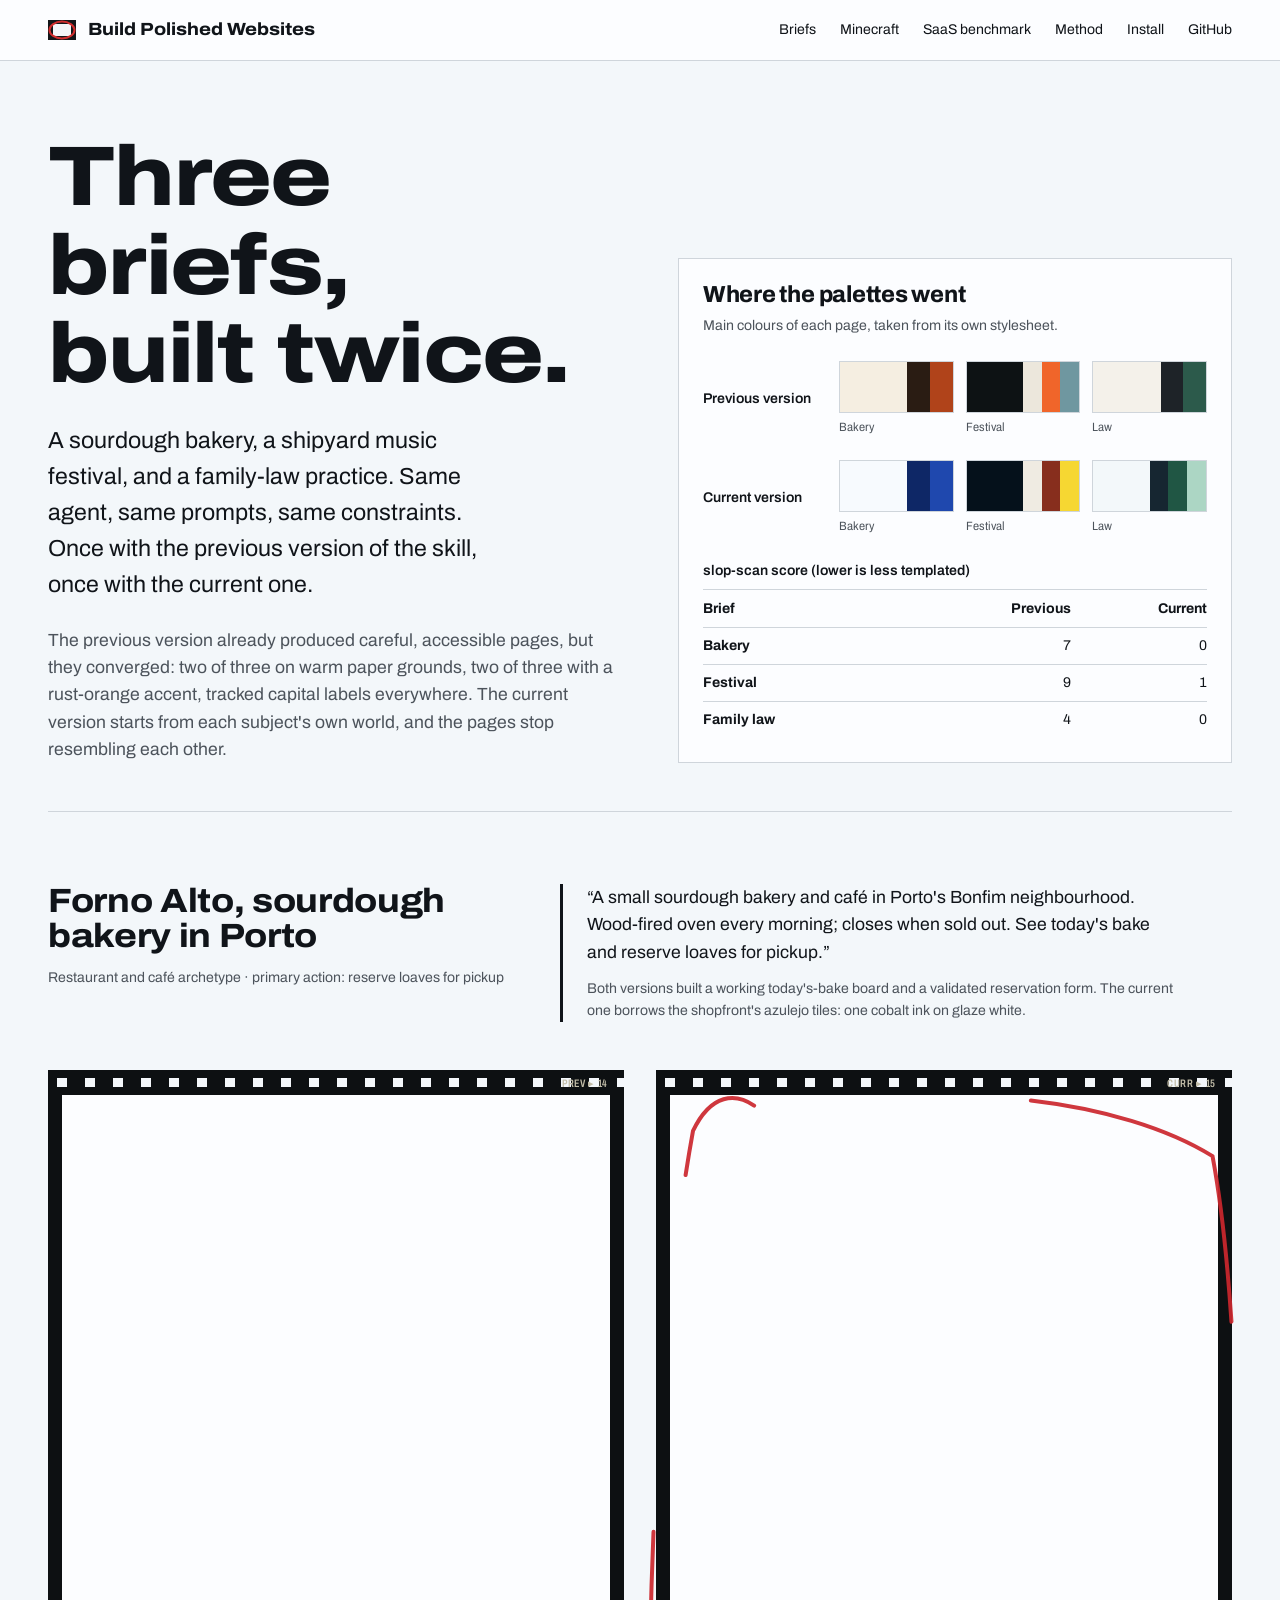
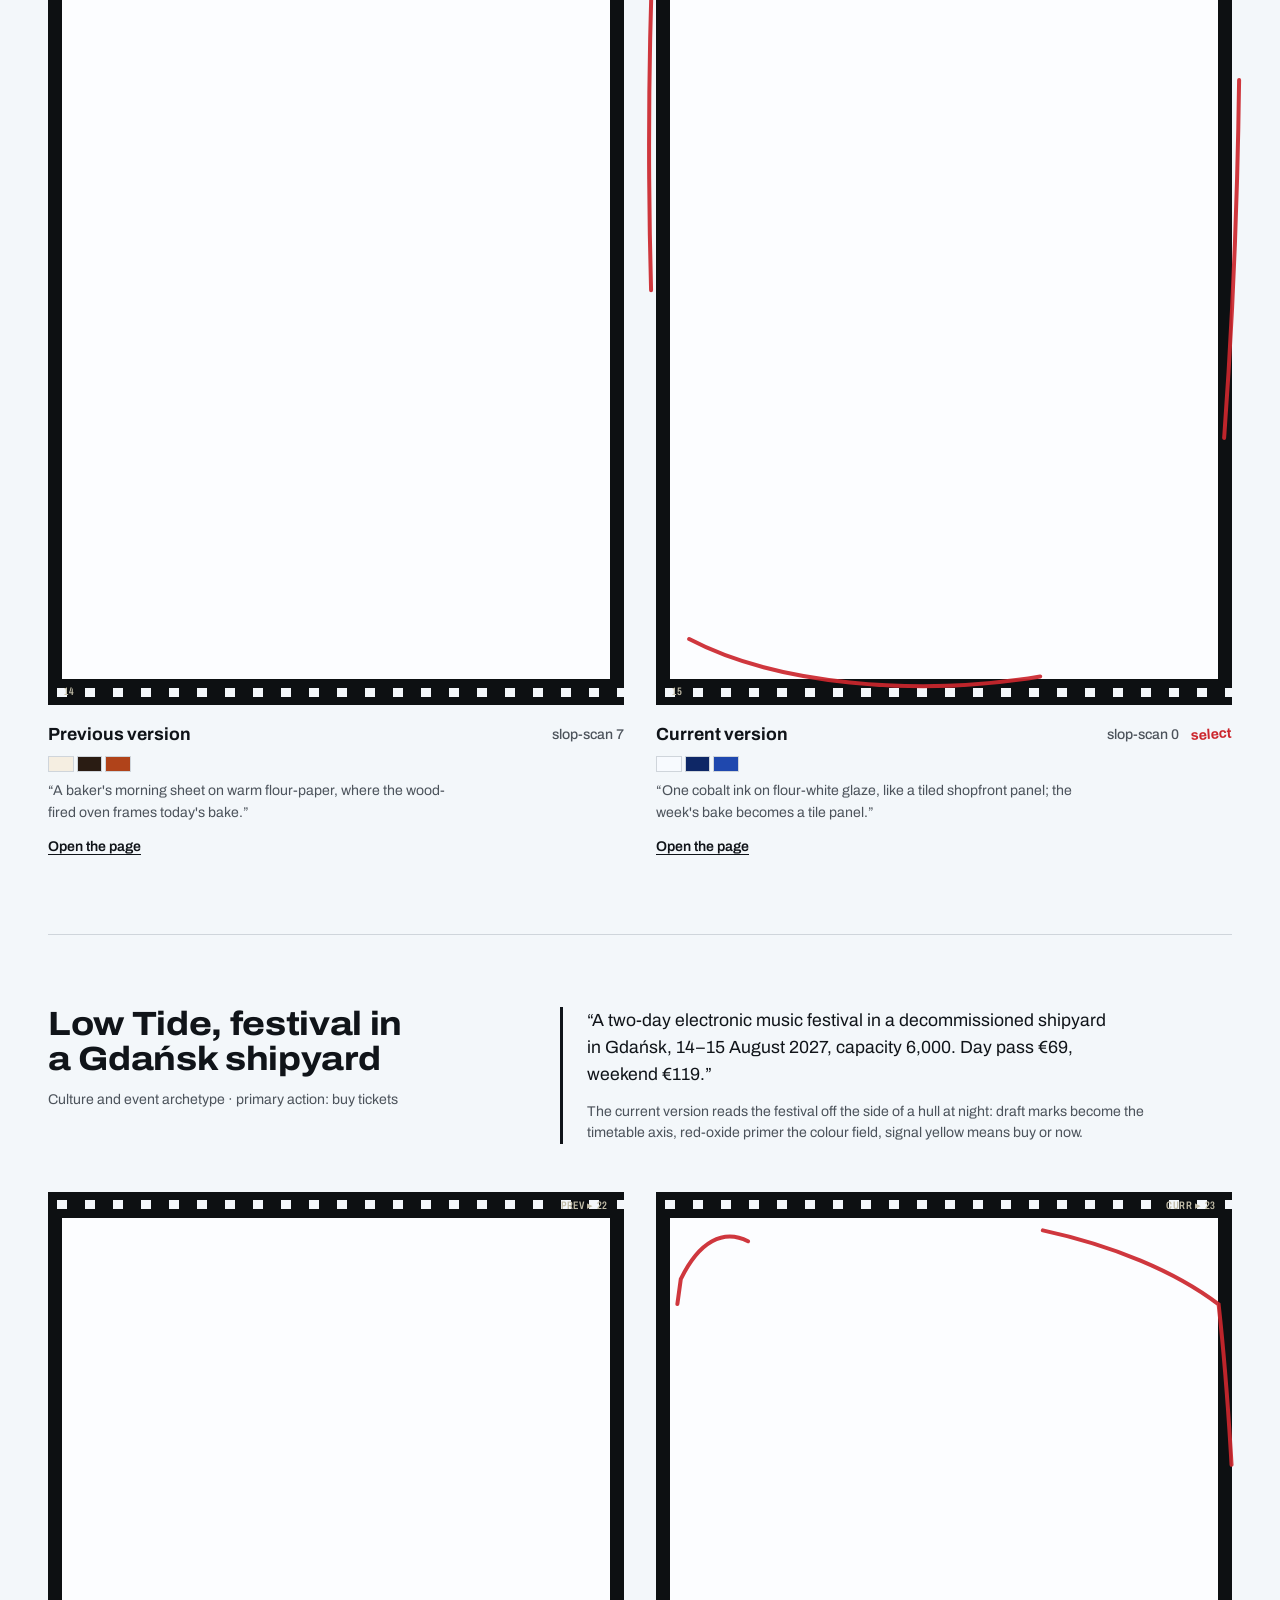
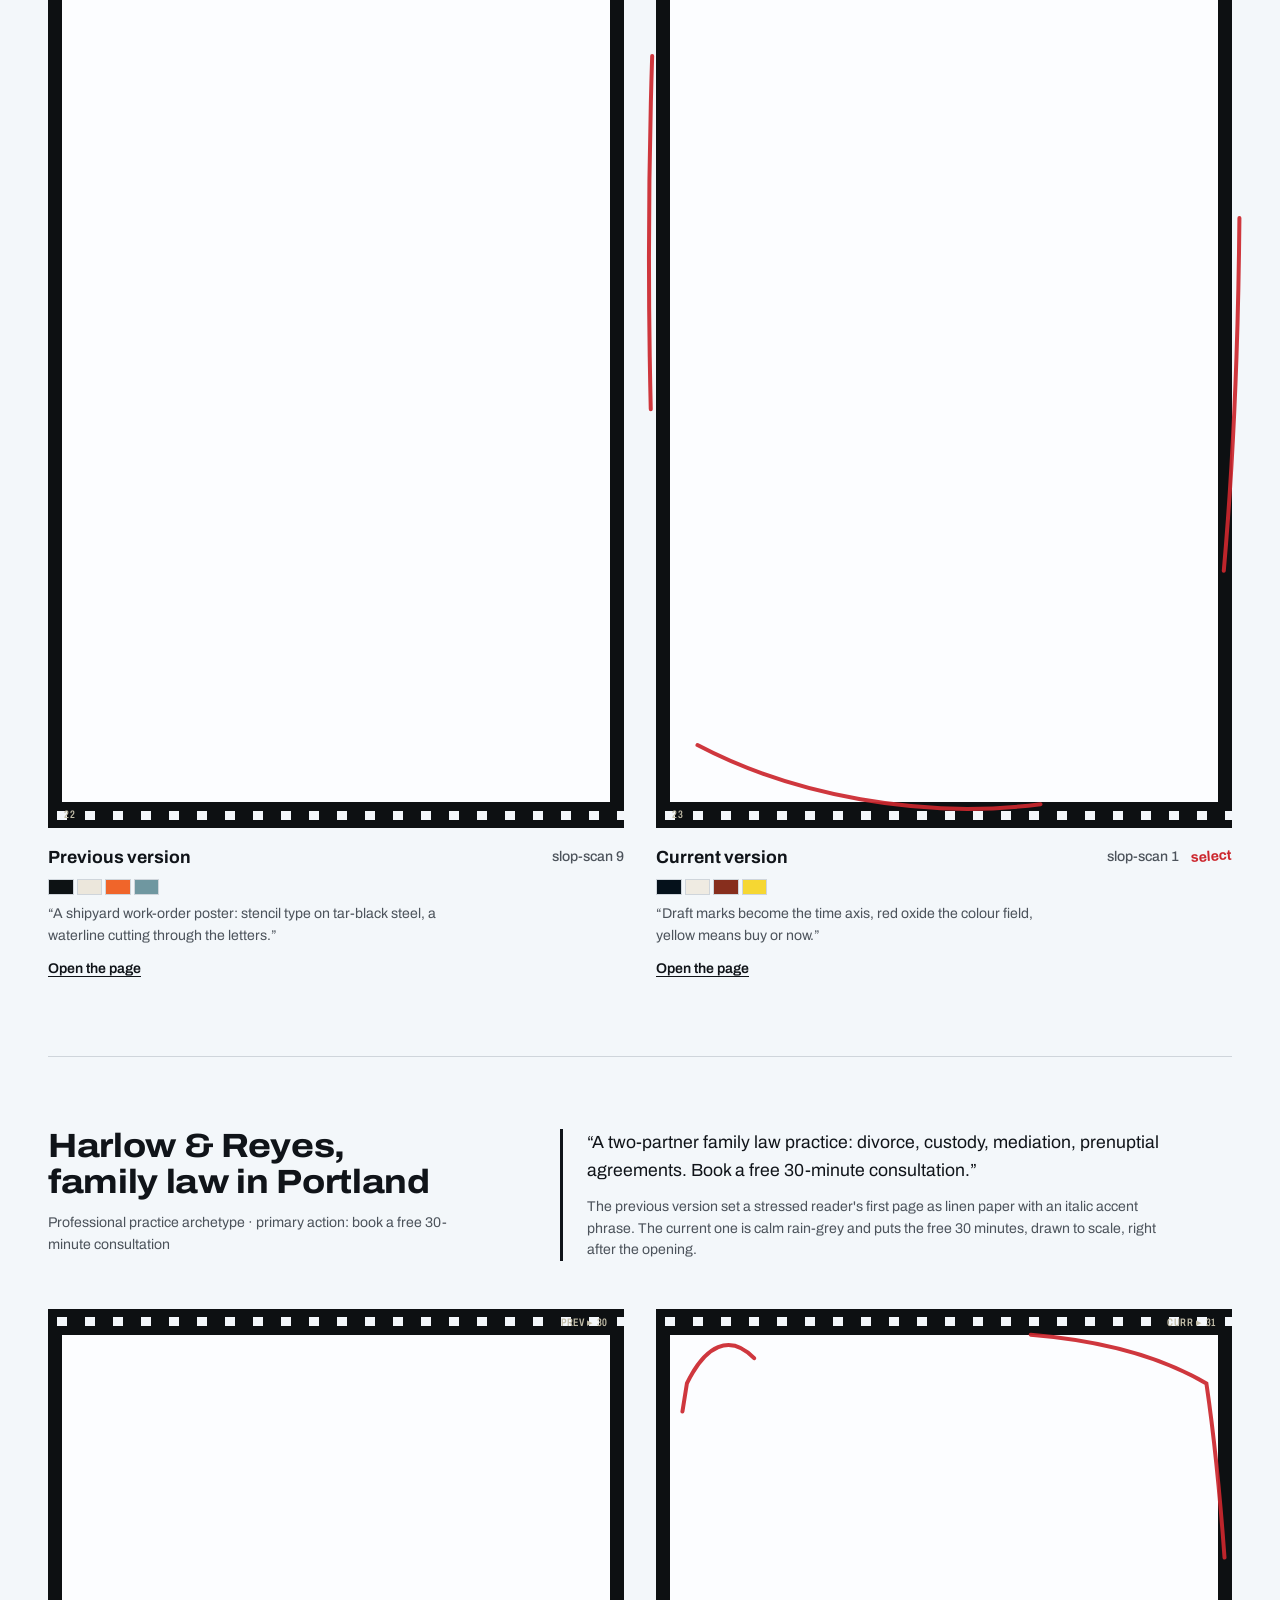
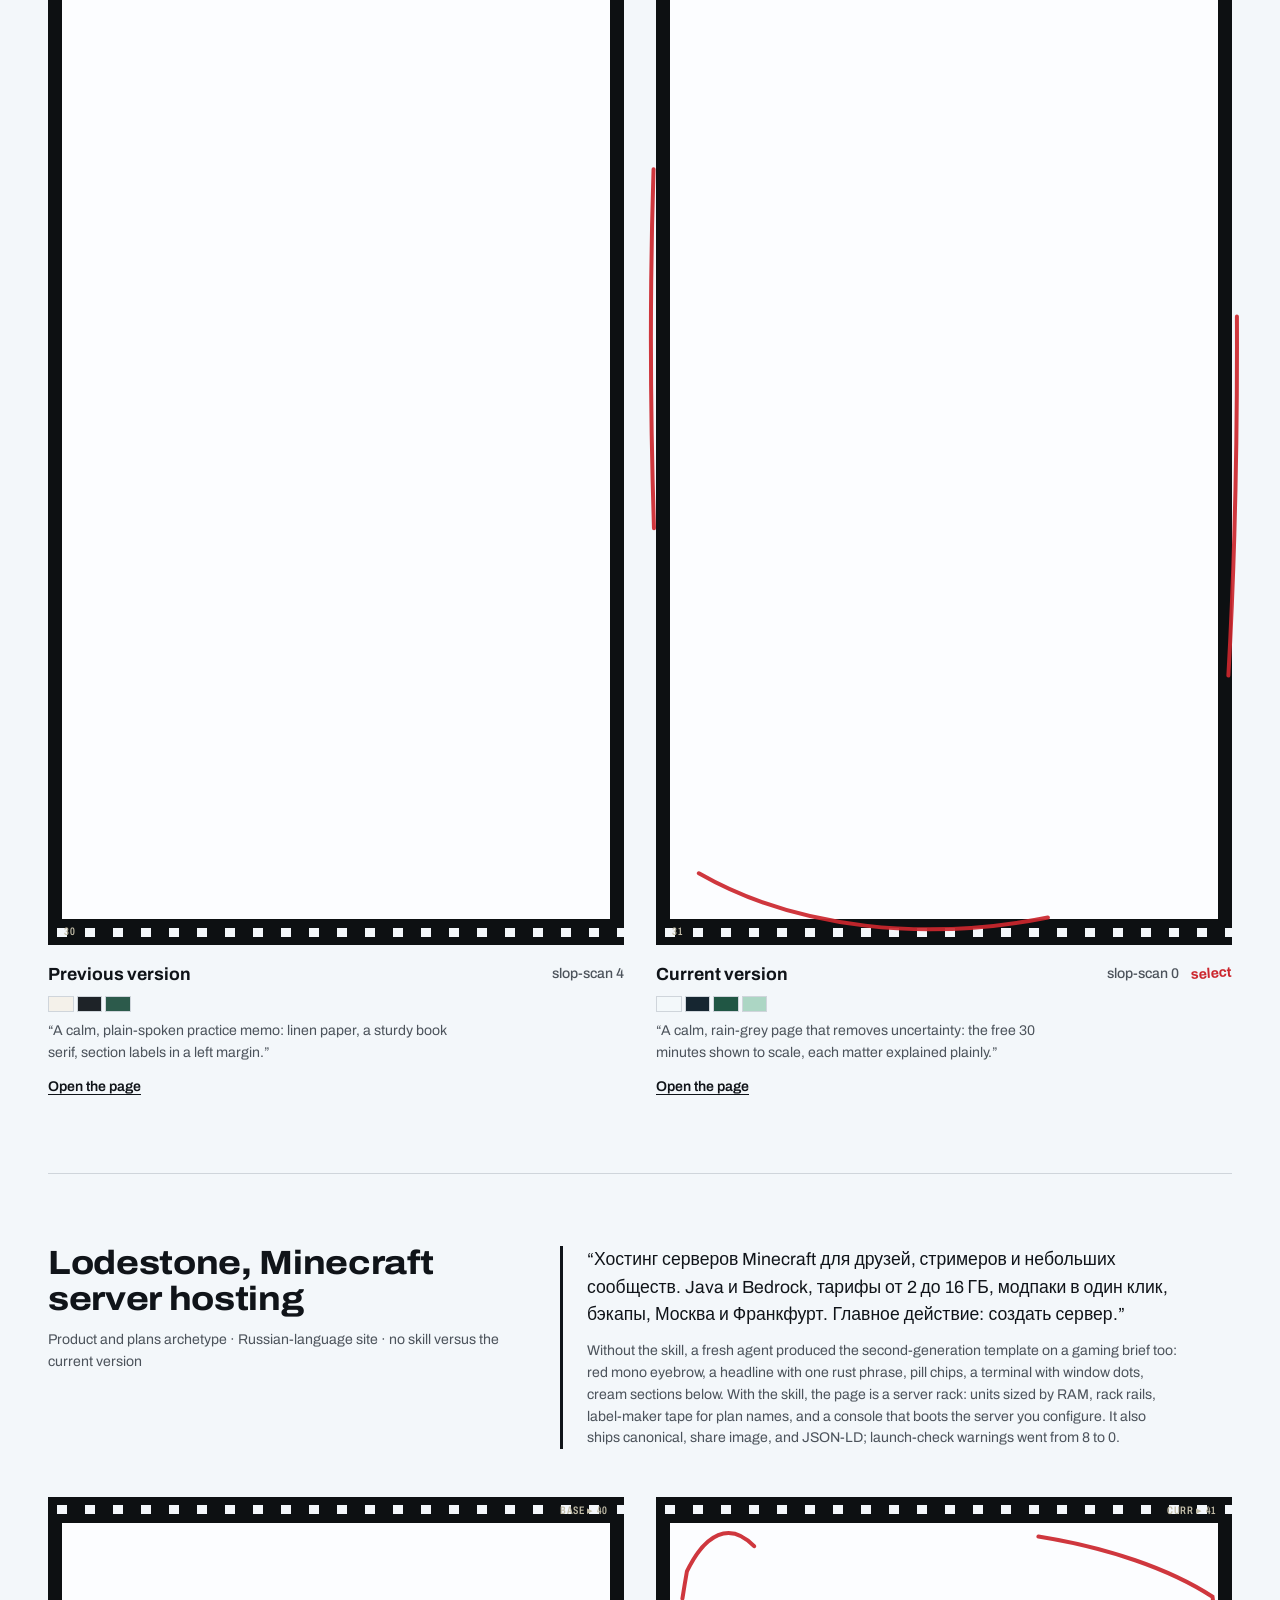
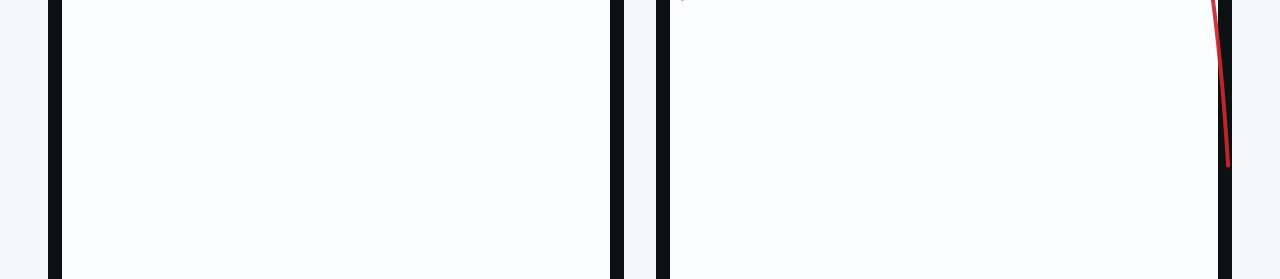
==== commit b3b75594: "feat(showcase): add Minecraft hosting brief, no skill vs current version" ====
--- a/showcase/index.html
+++ b/showcase/index.html
@@ -207,6 +207,7 @@
     <nav aria-label="Sections">
       <ul>
         <li><a href="#briefs">Briefs</a></li>
+        <li><a href="#minecraft">Minecraft</a></li>
         <li><a href="#benchmark">SaaS benchmark</a></li>
         <li><a href="#method">Method</a></li>
         <li><a href="#install">Install</a></li>
@@ -400,6 +401,53 @@
     </section>
   </div>
 
+  <section class="wrap brief" id="minecraft" aria-labelledby="mc">
+    <div class="brief-head">
+      <div>
+        <h2 id="mc">Lodestone, Minecraft server hosting</h2>
+        <p class="meta">Product and plans archetype · Russian-language site · no skill versus the current version</p>
+      </div>
+      <blockquote>
+        <p>“Хостинг серверов Minecraft для друзей, стримеров и небольших сообществ. Java и Bedrock, тарифы от 2 до 16 ГБ, модпаки в один клик, бэкапы, Москва и Франкфурт. Главное действие: создать сервер.”</p>
+        <p>Without the skill, a fresh agent produced the second-generation template on a gaming brief too: red mono eyebrow, a headline with one rust phrase, pill chips, a terminal with window dots, cream sections below. With the skill, the page is a server rack: units sized by RAM, rack rails, label-maker tape for plan names, and a console that boots the server you configure. It also ships canonical, share image, and JSON-LD; launch-check warnings went from 8 to 0.</p>
+      </blockquote>
+    </div>
+    <div class="pair">
+      <figure class="shot">
+        <div class="film">
+          <span class="edge" aria-hidden="true">BASE ▸ 40</span>
+          <a href="briefs/minecraft/without-skill.html"><picture>
+            <source media="(max-width: 680px)" srcset="img/minecraft-without-skill-mobile.webp" width="390" height="844">
+            <img src="img/minecraft-without-skill-desktop.webp" width="1120" height="700" loading="lazy" decoding="async" alt="Without the skill: dark hero with a red monospace eyebrow, a giant headline with one phrase in rust red, rounded pill buttons, and a terminal window with three dots.">
+          </picture></a>
+          <span class="edge bottom" aria-hidden="true">40</span>
+        </div>
+        <figcaption>
+          <span class="label">No skill <span class="score">slop-scan 9</span></span>
+          <span class="swatches" aria-hidden="true"><i style="background:#16130f"></i><i style="background:#f3ece0"></i><i style="background:#c8431f"></i><i style="background:#3d6b4f"></i></span>
+          <a class="open" href="briefs/minecraft/without-skill.html">Open the page</a>
+        </figcaption>
+      </figure>
+      <figure class="shot select">
+        <div class="film">
+          <span class="edge" aria-hidden="true">CURR ▸ 41</span>
+          <a href="briefs/minecraft/with-skill.html"><picture>
+            <source media="(max-width: 680px)" srcset="img/minecraft-with-skill-mobile.webp" width="390" height="844">
+            <img src="img/minecraft-with-skill-desktop.webp" width="1120" height="700" loading="lazy" decoding="async" alt="With the skill: a graphite server rack with rails, a yellow label-tape logo, a bold headline, green status LEDs, and a console with edition, core, and memory selectors.">
+          </picture></a>
+          <span class="edge bottom" aria-hidden="true">41</span>
+          <svg class="marker" viewBox="0 0 100 100" preserveAspectRatio="none" aria-hidden="true"><path pathLength="1" d="M9 8 C 33 1, 75 3, 94 9 C 100 31, 99 71, 93 92 C 69 99, 29 99, 6 92 C 1 69, 0 29, 8 7 C 11 4, 15 3, 19 5"/></svg>
+        </div>
+        <figcaption>
+          <span class="label">Current version <span class="score">slop-scan 0</span></span>
+          <span class="swatches" aria-hidden="true"><i style="background:oklch(18.5% .012 255)"></i><i style="background:oklch(23.5% .013 255)"></i><i style="background:oklch(87% .165 96)"></i><i style="background:oklch(78% .19 150)"></i></span>
+          <span class="thesis">“A 19-inch rack in a cold aisle: plans as units sized by memory, label-tape names, LEDs only for live status.”</span>
+          <a class="open" href="briefs/minecraft/with-skill.html">Open the page</a>
+        </figcaption>
+      </figure>
+    </div>
+  </section>
+
   <section class="wrap brief" id="benchmark" aria-labelledby="saas">
     <div class="brief-head">
       <div>
